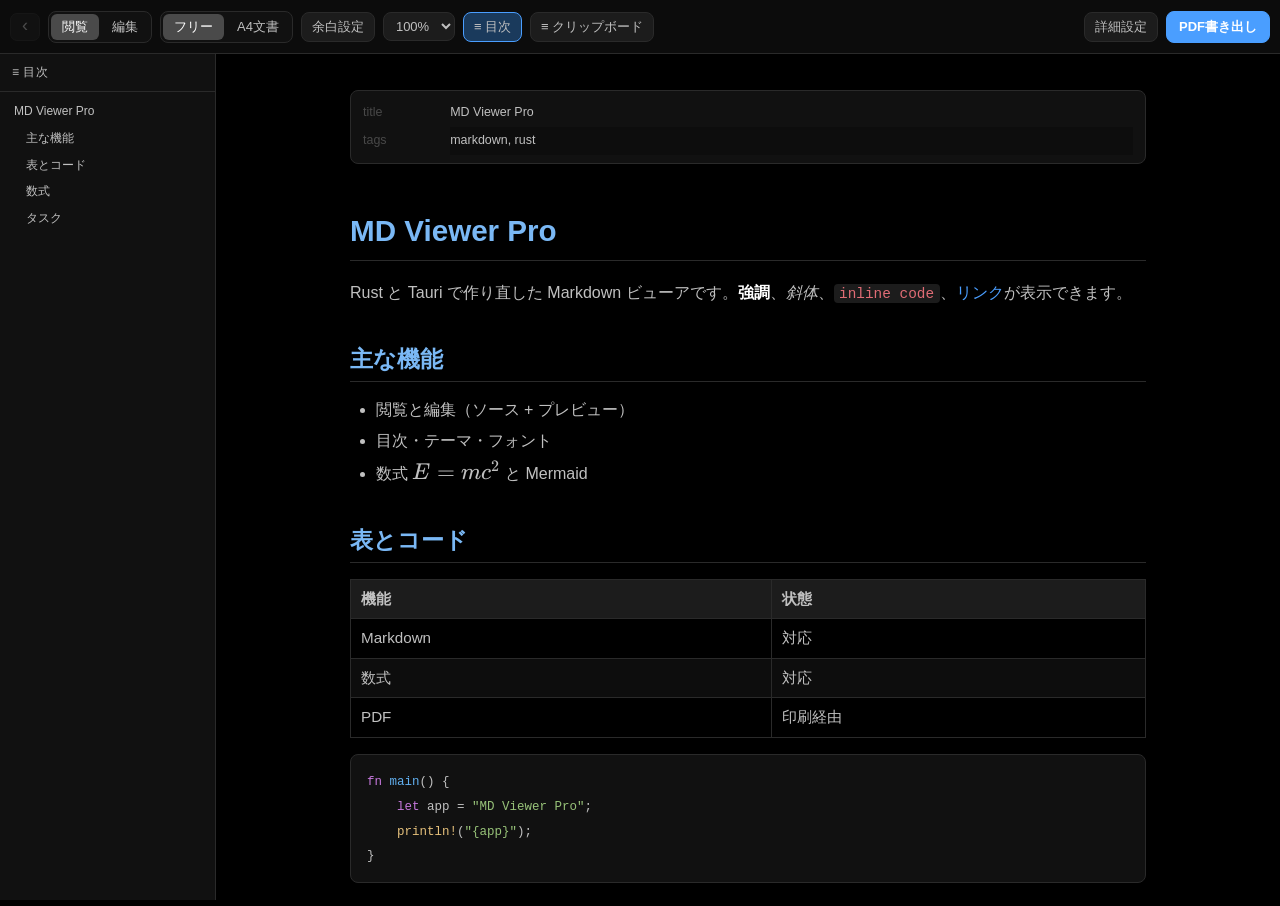
==== ui/index.html @ e5ab3d77 "v26.0.1: Rust/Tauri rewrite (pre-release) - mdv-core: comrak/ammonia based rendering, settings, them" ====
<!doctype html>
<html lang="ja">
<head>
  <meta charset="utf-8">
  <meta name="viewport" content="width=device-width, initial-scale=1">
  <title>MD Viewer Pro</title>
  <link rel="stylesheet" href="css/app.css">
  <link rel="stylesheet" href="assets/katex/katex.min.css" onerror="this.remove()">
</head>
<body data-mode="view" data-page="free">
<div id="app">
  <header id="main-toolbar" class="toolbar">
    <div class="tb-left">
      <button id="btn-back" class="icon-btn" title="戻る" data-i18n-title="back">‹</button>
      <div class="seg" id="mode-seg" role="tablist">
        <button data-mode="view" data-i18n="view" role="tab">閲覧</button>
        <button data-mode="edit" data-i18n="edit" role="tab">編集</button>
      </div>
      <div class="seg" id="page-seg">
        <button data-page="free" data-i18n="free">フリー</button>
        <button data-page="a4" data-i18n="a4">A4文書</button>
      </div>
      <button id="btn-margin" class="text-btn" data-i18n="margin">余白設定</button>
      <label class="scale-wrap" title="スケール">
        <select id="scale" data-i18n-title="scale">
          <option value="0">50%</option>
          <option value="1">75%</option>
          <option value="2">100%</option>
          <option value="3">125%</option>
          <option value="4">150%</option>
        </select>
      </label>
      <button id="btn-toc" class="text-btn toggled" data-i18n="toc_title">目次</button>
      <button id="btn-clip" class="text-btn" data-i18n="clip_title">クリップ</button>
    </div>
    <div class="tb-right">
      <button id="btn-settings" class="text-btn" data-i18n="settings">詳細設定</button>
      <button id="btn-pdf" class="primary" data-i18n="pdf_export">PDF書き出し</button>
    </div>
  </header>

  <div id="fmt-toolbar" class="fmt-toolbar" hidden>
    <div class="fmt-group">
      <button data-fmt="bold" title="太字 (Cmd+B)"><b>B</b></button>
      <button data-fmt="italic" title="斜体 (Cmd+I)"><i>I</i></button>
      <button data-fmt="strike" title="打ち消し">~~</button>
      <button data-fmt="code" title="コード" data-i18n="fmt_code">コード</button>
    </div>
    <span class="fmt-sep"></span>
    <div class="fmt-group">
      <button data-fmt="h1">H1</button>
      <button data-fmt="h2">H2</button>
      <button data-fmt="h3">H3</button>
      <button data-fmt="body" data-i18n="fmt_body">本文</button>
    </div>
    <span class="fmt-sep"></span>
    <div class="fmt-group">
      <button data-fmt="list" data-i18n="fmt_list">リスト</button>
      <button data-fmt="num" data-i18n="fmt_num">番号</button>
      <button data-fmt="check" data-i18n="fmt_check">チェック</button>
      <button data-fmt="quote" data-i18n="fmt_quote">引用</button>
      <button data-fmt="hr" data-i18n="fmt_hr">水平線</button>
    </div>
    <span class="fmt-sep"></span>
    <div class="fmt-group">
      <button data-fmt="link" data-i18n="fmt_link">リンク</button>
      <button data-fmt="image" data-i18n="fmt_img">画像</button>
      <button data-fmt="table" data-i18n="fmt_table">テーブル</button>
    </div>
  </div>

  <main id="workspace">
    <aside id="toc-panel" class="side-panel">
      <div class="panel-head" data-i18n="toc_title">目次</div>
      <div id="toc-list" class="toc-list"></div>
    </aside>

    <section id="editor-pane" class="pane" hidden>
      <div class="editor-wrap">
        <div id="gutter" class="gutter" aria-hidden="true"></div>
        <textarea id="editor" spellcheck="false" autocomplete="off" autocapitalize="off"></textarea>
      </div>
    </section>

    <section id="preview-pane" class="pane">
      <div id="doc-scroll" class="doc-scroll">
        <article id="doc" class="markdown-body"></article>
      </div>
    </section>

    <aside id="clip-panel" class="side-panel clip-panel" hidden>
      <div class="panel-head">
        <span data-i18n="clip_title">クリップ</span>
        <button id="clip-add" class="mini-btn" data-i18n="clip_add">＋追加</button>
      </div>
      <div id="clip-list" class="clip-list"></div>
    </aside>
  </main>

  <div id="drop-overlay" class="drop-overlay" hidden>
    <div class="drop-box">ここにファイルをドロップ</div>
  </div>

  <dialog id="settings-dialog" class="modal">
    <form method="dialog" class="modal-body">
      <h2 data-i18n="settings_title">詳細設定</h2>
      <div class="field">
        <label for="set-lang" data-i18n="lang_label">言語</label>
        <select id="set-lang">
          <option value="ja">日本語</option>
          <option value="en">English</option>
          <option value="de">Deutsch</option>
          <option value="fr">Français</option>
          <option value="zh">简体中文</option>
        </select>
      </div>
      <div class="field">
        <label for="set-theme" data-i18n="theme_label">テーマ</label>
        <select id="set-theme">
          <option value="dark" data-i18n="dark">ダークモード</option>
          <option value="light" data-i18n="light">ライトモード</option>
          <option value="system">システム</option>
        </select>
      </div>
      <div class="field">
        <label data-i18n="theme_color_label">テーマ色</label>
        <div id="accent-swatches" class="swatches"></div>
      </div>
      <div class="field">
        <label for="set-font" data-i18n="font_label">フォント</label>
        <select id="set-font"></select>
      </div>
      <div class="field">
        <label for="set-fontsize">文字サイズ</label>
        <input id="set-fontsize" type="range" min="12" max="28" step="1">
        <span id="set-fontsize-val"></span>
      </div>
      <div class="field">
        <label for="set-bold" data-i18n="bold_label">テキスト太字強調</label>
        <input id="set-bold" type="checkbox">
      </div>
      <div class="field column">
        <label for="set-hardbreaks" data-i18n="hard_breaks_cb">改行をそのまま改行として表示する</label>
        <input id="set-hardbreaks" type="checkbox">
        <p class="hint" data-i18n="hard_breaks_hint"></p>
      </div>
      <div class="field">
        <label data-i18n="plugin_label">プラグインテーマ</label>
        <button id="btn-theme-dir" type="button" class="text-btn" data-i18n="plugin_dir_btn">テーマフォルダを開く</button>
      </div>
      <div class="field">
        <label data-i18n="font_add">フォント追加</label>
        <button id="btn-font-add" type="button" class="text-btn">TTF / OTF を追加</button>
      </div>
      <div class="modal-actions">
        <button value="cancel" class="text-btn" data-i18n="cancel">キャンセル</button>
        <button value="ok" class="primary" data-i18n="ok">OK</button>
      </div>
    </form>
  </dialog>

  <dialog id="margin-dialog" class="modal">
    <form method="dialog" class="modal-body">
      <h2 data-i18n="margin_title">A4余白設定 (mm)</h2>
      <div class="margin-grid">
        <label>上 <input id="m-top" type="number" min="0" max="80" step="1"></label>
        <label>右 <input id="m-right" type="number" min="0" max="80" step="1"></label>
        <label>下 <input id="m-bottom" type="number" min="0" max="80" step="1"></label>
        <label>左 <input id="m-left" type="number" min="0" max="80" step="1"></label>
      </div>
      <div class="modal-actions">
        <button value="cancel" class="text-btn" data-i18n="cancel">キャンセル</button>
        <button value="ok" class="primary" data-i18n="ok">OK</button>
      </div>
    </form>
  </dialog>

  <div id="toast" class="toast" hidden></div>
</div>
<script src="assets/katex/katex.min.js"></script>
<script src="assets/katex/auto-render.min.js"></script>
<script src="assets/hljs/highlight.min.js"></script>
<script src="assets/mermaid/mermaid.min.js"></script>
<script type="module" src="js/app.js"></script>
</body>
</html>
---- ui/css/app.css ----
/* MD Viewer Pro — UI stylesheet (v26.0.1)
   Colors are injected at runtime as CSS variables from the Rust palette. */

:root {
  --bg: #000;
  --bg2: #111;
  --bg3: #1c1c1c;
  --border: #2a2a2a;
  --text: #c0c0c0;
  --text-dim: #484848;
  --accent: #4a9eff;
  --heading: #7ab8f5;
  --toolbar: #0c0c0c;
  --btn: #1c1c1c;
  --btn-hover: #2e2e2e;
  --btn-active-bg: #4a4a4a;
  --btn-active-fg: #fff;
  --select: #1a3a5c;
  --code-fg: #e06c75;
  --row-even: #0d0d0d;
  --sep: #2a2a2a;
  --radius: 8px;
  --toolbar-h: 54px;
  --fmt-h: 44px;
  --ui-font: -apple-system, BlinkMacSystemFont, "Hiragino Sans", "Yu Gothic UI", sans-serif;
  --doc-font: "Helvetica Neue", "Hiragino Sans", "Yu Gothic UI", sans-serif;
  --mono: "SF Mono", ui-monospace, Menlo, Consolas, monospace;
  --doc-size: 16px;
  --page-margin: 20mm;
}

* { box-sizing: border-box; }

html, body {
  margin: 0;
  height: 100%;
  overflow: hidden;
  background: var(--bg);
  color: var(--text);
  font-family: var(--ui-font);
  font-size: 13px;
  -webkit-font-smoothing: antialiased;
}

button, select, input, textarea { font-family: inherit; font-size: inherit; color: inherit; }

#app { display: flex; flex-direction: column; height: 100%; }

/* ── Toolbars ─────────────────────────────────────────── */

.toolbar {
  height: var(--toolbar-h);
  flex: 0 0 auto;
  display: flex;
  align-items: center;
  justify-content: space-between;
  gap: 8px;
  padding: 0 10px;
  background: var(--toolbar);
  border-bottom: 1px solid var(--border);
  user-select: none;
}

.tb-left, .tb-right { display: flex; align-items: center; gap: 8px; min-width: 0; }

.icon-btn {
  width: 30px; height: 28px;
  border: 1px solid var(--border);
  background: var(--btn);
  border-radius: 7px;
  font-size: 18px; line-height: 1;
  cursor: pointer;
  padding: 0 0 3px;
}
.icon-btn:hover:not(:disabled) { background: var(--btn-hover); }
.icon-btn:disabled { opacity: .35; cursor: default; }

.seg {
  display: inline-flex;
  background: var(--bg2);
  border: 1px solid var(--border);
  border-radius: var(--radius);
  padding: 2px;
  gap: 2px;
}
.seg button {
  border: 0; background: transparent;
  color: var(--text);
  padding: 4px 11px;
  border-radius: 6px;
  cursor: pointer;
  white-space: nowrap;
}
.seg button:hover { background: var(--btn-hover); }
.seg button.active { background: var(--btn-active-bg); color: var(--btn-active-fg); }

.text-btn {
  border: 1px solid var(--border);
  background: var(--btn);
  border-radius: var(--radius);
  padding: 5px 10px;
  cursor: pointer;
  white-space: nowrap;
}
.text-btn:hover:not(:disabled) { background: var(--btn-hover); }
.text-btn:disabled { opacity: .35; cursor: default; }
.text-btn.toggled { background: var(--select); border-color: var(--accent); }

.primary {
  border: 1px solid var(--accent);
  background: var(--accent);
  color: #fff;
  border-radius: var(--radius);
  padding: 6px 12px;
  cursor: pointer;
  font-weight: 600;
  white-space: nowrap;
}
.primary:hover { filter: brightness(1.1); }
.primary:disabled { opacity: .4; cursor: default; }

.scale-wrap select, .modal select {
  background: var(--btn);
  border: 1px solid var(--border);
  border-radius: var(--radius);
  padding: 5px 8px;
  cursor: pointer;
}

.fmt-toolbar {
  height: var(--fmt-h);
  flex: 0 0 auto;
  display: flex;
  align-items: center;
  gap: 6px;
  padding: 0 12px;
  background: var(--bg2);
  border-bottom: 1px solid var(--border);
  overflow-x: auto;
  user-select: none;
}
.fmt-toolbar[hidden] { display: none; }
.fmt-group { display: flex; gap: 3px; }
.fmt-group button {
  min-width: 30px; height: 28px;
  padding: 0 8px;
  border: 1px solid transparent;
  background: transparent;
  border-radius: 6px;
  cursor: pointer;
  white-space: nowrap;
}
.fmt-group button:hover { background: var(--btn-hover); border-color: var(--border); }
.fmt-sep { width: 1px; height: 20px; background: var(--sep); margin: 0 4px; }

/* ── Workspace ────────────────────────────────────────── */

#workspace {
  flex: 1 1 auto;
  display: flex;
  min-height: 0;
  overflow: hidden;
}

.pane { flex: 1 1 0; min-width: 0; display: flex; flex-direction: column; }
.pane[hidden] { display: none; }

.doc-scroll { flex: 1; overflow: auto; scroll-behavior: auto; }

#doc {
  max-width: 900px;
  margin: 0 auto;
  padding: 36px 52px 120px;
  font-family: var(--doc-font);
  font-size: var(--doc-size);
  line-height: 1.75;
  color: var(--text);
  word-wrap: break-word;
}

body[data-page="a4"] #doc {
  width: 210mm;
  min-height: 297mm;
  padding: var(--page-margin);
  margin: 24px auto 48px;
  background: var(--bg2);
  box-shadow: 0 6px 28px rgba(0, 0, 0, .45);
  line-height: 1.9;
}

/* ── Side panels ──────────────────────────────────────── */

.side-panel {
  flex: 0 0 216px;
  display: flex;
  flex-direction: column;
  background: var(--bg2);
  border-right: 1px solid var(--border);
  min-height: 0;
}
.side-panel[hidden] { display: none; }
.clip-panel { border-right: 0; border-left: 1px solid var(--border); flex-basis: 248px; }

.panel-head {
  display: flex; align-items: center; justify-content: space-between;
  padding: 10px 12px;
  font-size: 12px;
  letter-spacing: .04em;
  color: var(--text);
  border-bottom: 1px solid var(--border);
  user-select: none;
}
.panel-head .mini-btn {
  border: 1px solid var(--border); background: var(--btn);
  border-radius: 6px; padding: 2px 8px; cursor: pointer; font-size: 11px;
}
.panel-head .mini-btn:hover { background: var(--btn-hover); }

.toc-list { overflow: auto; padding: 6px; }
.toc-item {
  display: block; width: 100%; text-align: left;
  padding: 5px 8px; border: 0; background: transparent;
  color: var(--text); border-radius: 6px; cursor: pointer;
  font-size: 12px; line-height: 1.4;
  overflow: hidden; text-overflow: ellipsis; white-space: nowrap;
}
.toc-item:hover { background: var(--btn-hover); }
.toc-item.active { background: var(--select); color: var(--btn-active-fg); }
.toc-item[data-level="2"] { padding-left: 20px; }
.toc-item[data-level="3"] { padding-left: 32px; font-size: 11.5px; color: var(--text-dim); }
.toc-item[data-level="4"], .toc-item[data-level="5"], .toc-item[data-level="6"] { padding-left: 44px; font-size: 11px; color: var(--text-dim); }

.clip-list { overflow: auto; padding: 8px; display: flex; flex-direction: column; gap: 6px; }
.clip-card {
  position: relative;
  border: 1px solid var(--border);
  background: var(--bg3);
  border-radius: 8px;
  padding: 8px 26px 8px 10px;
  cursor: pointer;
  font-size: 12px;
  line-height: 1.5;
  max-height: 120px;
  overflow: hidden;
}
.clip-card:hover { border-color: var(--accent); }
.clip-card .del {
  position: absolute; right: 4px; bottom: 4px;
  width: 18px; height: 18px; border: 0; border-radius: 4px;
  background: transparent; color: var(--text-dim);
  cursor: pointer; font-size: 12px; line-height: 1;
}
.clip-card .del:hover { background: var(--btn-hover); color: var(--text); }
.clip-empty { color: var(--text-dim); font-size: 12px; padding: 12px; text-align: center; }

/* ── Editor ───────────────────────────────────────────── */

#editor-pane { border-right: 1px solid var(--border); background: var(--bg); }
.editor-wrap { display: flex; flex: 1; min-height: 0; position: relative; }

.gutter {
  flex: 0 0 52px;
  padding: 20px 8px 20px 0;
  text-align: right;
  color: var(--text-dim);
  font-family: var(--mono);
  font-size: 12px;
  line-height: 1.75;
  overflow: hidden;
  user-select: none;
  background: var(--bg);
  border-right: 1px solid var(--border);
}

#editor {
  flex: 1;
  min-width: 0;
  resize: none;
  border: 0;
  outline: 0;
  padding: 20px 18px;
  background: var(--bg);
  color: var(--text);
  font-family: var(--mono);
  font-size: 13.5px;
  line-height: 1.75;
  tab-size: 4;
  white-space: pre-wrap;
  overflow: auto;
}

/* ── Markdown body ────────────────────────────────────── */

.markdown-body > *:first-child { margin-top: 0; }
.markdown-body h1, .markdown-body h2, .markdown-body h3,
.markdown-body h4, .markdown-body h5, .markdown-body h6 {
  color: var(--heading);
  line-height: 1.35;
  margin: 1.6em 0 .6em;
  scroll-margin-top: 16px;
}
.markdown-body h1 { font-size: 1.85em; border-bottom: 1px solid var(--border); padding-bottom: .3em; }
.markdown-body h2 { font-size: 1.45em; border-bottom: 1px solid var(--border); padding-bottom: .25em; }
.markdown-body h3 { font-size: 1.2em; }
.markdown-body h4 { font-size: 1.05em; }
.markdown-body h5, .markdown-body h6 { font-size: 1em; color: var(--text); }
.markdown-body p { margin: .7em 0; }
.markdown-body a { color: var(--accent); text-decoration: none; }
.markdown-body a:hover { text-decoration: underline; }
.markdown-body strong { color: #fff; }
body[data-theme="light"] .markdown-body strong { color: #000; }
.markdown-body ul, .markdown-body ol { padding-left: 1.6em; margin: .6em 0; }
.markdown-body li { margin: .2em 0; }
.markdown-body li > input[type="checkbox"] { margin-right: .45em; transform: translateY(1px); }
.markdown-body blockquote {
  margin: .9em 0; padding: .35em 1em;
  border-left: 3px solid var(--accent);
  background: var(--bg2);
  color: var(--text);
  border-radius: 0 6px 6px 0;
}
.markdown-body hr { border: 0; border-top: 1px solid var(--border); margin: 2em 0; }
.markdown-body code {
  font-family: var(--mono);
  font-size: .9em;
  background: var(--bg3);
  color: var(--code-fg);
  padding: .12em .38em;
  border-radius: 4px;
}
.markdown-body pre {
  position: relative;
  background: var(--bg2);
  border: 1px solid var(--border);
  border-radius: 8px;
  padding: 14px 16px;
  overflow: auto;
  line-height: 1.55;
  margin: 1em 0;
}
.markdown-body pre code {
  background: transparent; color: var(--text); padding: 0; font-size: 12.5px;
}
.markdown-body pre .copy-btn {
  position: absolute; top: 6px; right: 6px;
  border: 1px solid var(--border);
  background: var(--btn);
  color: var(--text-dim);
  border-radius: 5px; padding: 2px 7px; font-size: 11px;
  cursor: pointer; opacity: 0; transition: opacity .12s;
}
.markdown-body pre:hover .copy-btn { opacity: 1; }
.markdown-body pre .copy-btn:hover { background: var(--btn-hover); color: var(--text); }

.markdown-body table {
  border-collapse: collapse; margin: 1em 0; width: 100%; font-size: .95em;
}
.markdown-body th, .markdown-body td {
  border: 1px solid var(--border); padding: 6px 10px; text-align: left; vertical-align: top;
}
.markdown-body th { background: var(--bg3); font-weight: 600; }
.markdown-body tr:nth-child(even) td { background: var(--row-even); }
.markdown-body img { max-width: 100%; height: auto; border-radius: 4px; }
.markdown-body .front-matter {
  background: var(--bg2); border: 1px solid var(--border);
  border-radius: 8px; padding: 8px 12px; margin-bottom: 1.4em; font-size: .82em;
}
.markdown-body .front-matter table { margin: 0; }
.markdown-body .front-matter th {
  background: transparent; color: var(--text-dim); border: 0; width: 7em;
  font-weight: 500; padding: 3px 8px 3px 0;
}
.markdown-body .front-matter td { border: 0; padding: 3px 0; color: var(--text); }
.markdown-body .footnotes { font-size: .85em; color: var(--text-dim); border-top: 1px solid var(--border); margin-top: 2.5em; }
.markdown-body .mermaid { background: transparent; border: 0; text-align: center; padding: 8px 0; }
.markdown-body .mermaid svg { max-width: 100%; height: auto; }
.markdown-body .katex-display { overflow-x: auto; overflow-y: hidden; padding: 4px 0; }

/* highlight.js base tokens (theme-aware) */
.hljs-comment, .hljs-quote { color: #6a737d; font-style: italic; }
.hljs-keyword, .hljs-selector-tag, .hljs-literal { color: #c678dd; }
.hljs-string, .hljs-attr, .hljs-template-tag { color: #98c379; }
.hljs-number, .hljs-symbol, .hljs-bullet { color: #d19a66; }
.hljs-title, .hljs-section, .hljs-name { color: #61afef; }
.hljs-type, .hljs-built_in { color: #e5c07b; }
.hljs-meta, .hljs-deletion { color: #e06c75; }
.hljs-addition { color: #98c379; }
body[data-theme="light"] .hljs-comment { color: #6a737d; }
body[data-theme="light"] .hljs-keyword { color: #a626a4; }
body[data-theme="light"] .hljs-string { color: #50a14f; }
body[data-theme="light"] .hljs-title { color: #4078f2; }

/* ── Dialogs / toast ──────────────────────────────────── */

.modal {
  border: 1px solid var(--border);
  border-radius: 12px;
  padding: 0;
  background: var(--bg2);
  color: var(--text);
  width: min(520px, 92vw);
  box-shadow: 0 24px 64px rgba(0, 0, 0, .6);
}
.modal::backdrop { background: rgba(0, 0, 0, .55); backdrop-filter: blur(2px); }
.modal-body { padding: 20px 22px; display: flex; flex-direction: column; gap: 12px; }
.modal-body h2 { margin: 0 0 4px; font-size: 15px; color: var(--heading); }
.field { display: grid; grid-template-columns: 150px 1fr; align-items: center; gap: 10px; }
.field.column { grid-template-columns: 1fr; gap: 4px; }
.field label { color: var(--text); }
.field .hint { margin: 2px 0 0; color: var(--text-dim); font-size: 11.5px; white-space: pre-line; }
.field input[type="range"] { width: 100%; accent-color: var(--accent); }
.field input[type="checkbox"] { width: 16px; height: 16px; accent-color: var(--accent); }
.margin-grid { display: grid; grid-template-columns: 1fr 1fr; gap: 10px; }
.margin-grid label { display: flex; justify-content: space-between; align-items: center; gap: 8px; }
.margin-grid input { width: 90px; background: var(--btn); border: 1px solid var(--border); border-radius: 6px; padding: 5px 8px; }
.modal-actions { display: flex; justify-content: flex-end; gap: 8px; margin-top: 8px; }

.swatches { display: flex; gap: 8px; flex-wrap: wrap; }
.swatch {
  width: 24px; height: 24px; border-radius: 50%;
  border: 2px solid transparent; cursor: pointer; padding: 0;
}
.swatch[aria-pressed="true"] { border-color: var(--text); }
.swatch.default { background: linear-gradient(135deg, var(--accent), var(--bg3)); }

.toast {
  position: fixed; left: 50%; bottom: 24px; transform: translateX(-50%);
  background: var(--bg3); border: 1px solid var(--border);
  border-radius: 8px; padding: 8px 14px; font-size: 12px;
  box-shadow: 0 8px 24px rgba(0, 0, 0, .5); z-index: 50;
}

.drop-overlay {
  position: fixed; inset: 0; z-index: 60;
  background: rgba(0, 0, 0, .55);
  display: flex; align-items: center; justify-content: center;
}
.drop-overlay[hidden] { display: none; }
.drop-box {
  border: 2px dashed var(--accent); border-radius: 14px;
  padding: 40px 60px; font-size: 16px; color: var(--text);
  background: var(--bg2);
}

/* ── Print ────────────────────────────────────────────── */

@page { size: A4; margin: var(--page-margin); }

@media print {
  html, body { background: #fff !important; color: #111 !important; height: auto; overflow: visible; }
  #main-toolbar, #fmt-toolbar, #toc-panel, #clip-panel, #editor-pane,
  .drop-overlay, .toast, .copy-btn { display: none !important; }
  #app, #workspace, #preview-pane, .doc-scroll { display: block !important; height: auto !important; overflow: visible !important; }
  #doc {
    max-width: none; width: auto; margin: 0; padding: 0;
    background: #fff !important; color: #111 !important;
    box-shadow: none !important; font-size: 11pt;
  }
  body[data-page="a4"] #doc { width: auto; min-height: 0; padding: 0; }
  .markdown-body h1, .markdown-body h2, .markdown-body h3 { color: #111 !important; }
  .markdown-body pre, .markdown-body blockquote, .markdown-body th,
  .markdown-body .front-matter { background: #f6f6f6 !important; }
  .markdown-body pre, .markdown-body table, .markdown-body blockquote,
  .markdown-body img, .markdown-body .mermaid { break-inside: avoid; }
  .markdown-body h1, .markdown-body h2, .markdown-body h3 { break-after: avoid; }
  .markdown-body a { color: #1a5fa0 !important; }
}

/* ── Welcome / misc ───────────────────────────────────── */
.welcome { padding: 40px 0; color: var(--text-dim); }
.welcome h1 { color: var(--heading); font-size: 1.9em; margin-bottom: .4em; }
body.bold-mode .markdown-body { font-weight: 600; }
@media (max-width: 860px) {
  #doc { padding: 24px 22px 80px; }
  .side-panel { flex-basis: 180px; }
}

body[data-mode="edit"] #editor-pane { flex: 0 0 44%; }
body[data-mode="edit"] #preview-pane { flex: 1 1 56%; }
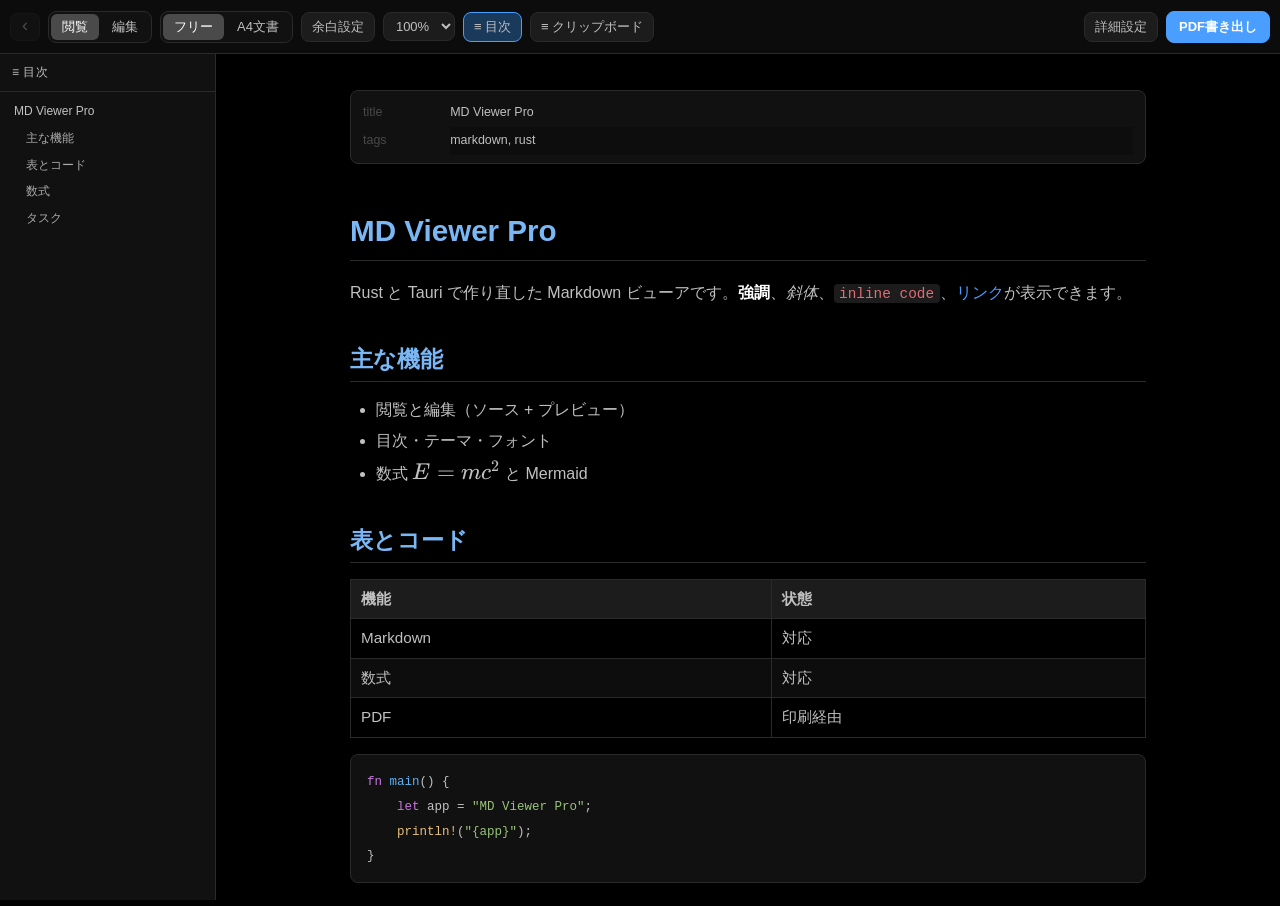
==== commit e53bbebc: "v26.1.0: complete feature set and UI inspection - PDF direct export: A4 portrait/landscape, margins," ====
--- a/ui/index.html
+++ b/ui/index.html
@@ -5,7 +5,7 @@
   <meta name="viewport" content="width=device-width, initial-scale=1">
   <title>MD Viewer Pro</title>
   <link rel="stylesheet" href="css/app.css">
-  <link rel="stylesheet" href="assets/katex/katex.min.css" onerror="this.remove()">
+  <link rel="stylesheet" href="assets/katex/katex.min.css">
 </head>
 <body data-mode="view" data-page="free">
 <div id="app">
@@ -83,6 +83,12 @@
     </section>
 
     <section id="preview-pane" class="pane">
+      <div id="find-bar" class="find-bar" hidden>
+        <input id="find-input" type="search" placeholder="検索" autocomplete="off">
+        <span id="find-count" class="find-count"></span>
+        <button id="find-next" class="mini-btn" title="次へ">↓</button>
+        <button id="find-close" class="mini-btn" title="閉じる">×</button>
+      </div>
       <div id="doc-scroll" class="doc-scroll">
         <article id="doc" class="markdown-body"></article>
       </div>
@@ -100,6 +106,60 @@
   <div id="drop-overlay" class="drop-overlay" hidden>
     <div class="drop-box">ここにファイルをドロップ</div>
   </div>
+
+  <dialog id="startup-dialog" class="modal startup">
+    <div class="modal-body">
+      <h2 data-i18n="startup_title">MD Viewer Pro</h2>
+      <p class="startup-hint" data-i18n="startup_hint">Markdown ファイルを開くか、新規作成してください。</p>
+      <button id="startup-open" class="startup-btn" data-i18n="startup_open">ファイルを開く</button>
+      <button id="startup-new" class="startup-btn" data-i18n="startup_new">新規作成</button>
+      <div class="startup-lang">
+        <label for="startup-lang" data-i18n="startup_language">Language</label>
+        <select id="startup-lang">
+          <option value="ja">日本語</option>
+          <option value="en">English</option>
+          <option value="de">Deutsch</option>
+          <option value="fr">Français</option>
+          <option value="zh">简体中文</option>
+        </select>
+      </div>
+      <button id="startup-guide" class="startup-btn" data-i18n="startup_guide">説明を開く</button>
+    </div>
+  </dialog>
+
+  <dialog id="pdf-dialog" class="modal">
+    <form method="dialog" class="modal-body">
+      <h2 data-i18n="pdf_settings_title">PDF書き出し設定</h2>
+      <div class="field">
+        <label data-i18n="pdf_orientation">方向</label>
+        <select id="pdf-orientation">
+          <option value="portrait" data-i18n="pdf_portrait">縦向き</option>
+          <option value="landscape" data-i18n="pdf_landscape">横向き</option>
+        </select>
+      </div>
+      <div class="field column">
+        <label data-i18n="margin_title">余白 (mm)</label>
+        <div class="margin-grid">
+          <label>上 <input id="pdf-m-top" type="number" min="0" max="60" step="1"></label>
+          <label>右 <input id="pdf-m-right" type="number" min="0" max="60" step="1"></label>
+          <label>下 <input id="pdf-m-bottom" type="number" min="0" max="60" step="1"></label>
+          <label>左 <input id="pdf-m-left" type="number" min="0" max="60" step="1"></label>
+        </div>
+      </div>
+      <div class="field">
+        <label data-i18n="pdf_embed_images_label">画像を含める</label>
+        <input id="pdf-images" type="checkbox">
+      </div>
+      <div class="field">
+        <label data-i18n="pdf_style_mode">スタイル</label>
+        <select id="pdf-style"></select>
+      </div>
+      <div class="modal-actions">
+        <button value="cancel" class="text-btn" data-i18n="cancel">キャンセル</button>
+        <button value="ok" class="primary" data-i18n="ok">OK</button>
+      </div>
+    </form>
+  </dialog>
 
   <dialog id="settings-dialog" class="modal">
     <form method="dialog" class="modal-body">
@@ -132,14 +192,16 @@
       </div>
       <div class="field">
         <label for="set-fontsize">文字サイズ</label>
-        <input id="set-fontsize" type="range" min="12" max="28" step="1">
-        <span id="set-fontsize-val"></span>
-      </div>
-      <div class="field">
+        <div class="range-wrap">
+          <input id="set-fontsize" type="range" min="12" max="28" step="1">
+          <span id="set-fontsize-val"></span>
+        </div>
+      </div>
+      <div class="field inline">
         <label for="set-bold" data-i18n="bold_label">テキスト太字強調</label>
         <input id="set-bold" type="checkbox">
       </div>
-      <div class="field column">
+      <div class="field column inline">
         <label for="set-hardbreaks" data-i18n="hard_breaks_cb">改行をそのまま改行として表示する</label>
         <input id="set-hardbreaks" type="checkbox">
         <p class="hint" data-i18n="hard_breaks_hint"></p>
@@ -150,7 +212,10 @@
       </div>
       <div class="field">
         <label data-i18n="font_add">フォント追加</label>
-        <button id="btn-font-add" type="button" class="text-btn">TTF / OTF を追加</button>
+        <div class="btn-row">
+          <button id="btn-font-add" type="button" class="text-btn">TTF / OTF を追加</button>
+          <button id="btn-font-remove" type="button" class="text-btn" data-i18n="font_remove">削除</button>
+        </div>
       </div>
       <div class="modal-actions">
         <button value="cancel" class="text-btn" data-i18n="cancel">キャンセル</button>
--- a/ui/css/app.css
+++ b/ui/css/app.css
@@ -264,7 +264,7 @@
   text-align: right;
   color: var(--text-dim);
   font-family: var(--mono);
-  font-size: 12px;
+  font-size: 13.5px;
   line-height: 1.75;
   overflow: hidden;
   user-select: none;
@@ -477,3 +477,123 @@
 
 body[data-mode="edit"] #editor-pane { flex: 0 0 44%; }
 body[data-mode="edit"] #preview-pane { flex: 1 1 56%; }
+
+/* ── Find bar ─────────────────────────────────────────── */
+#preview-pane { position: relative; }
+.find-bar {
+  position: absolute; top: 8px; right: 16px; z-index: 20;
+  display: flex; align-items: center; gap: 6px;
+  background: var(--bg2); border: 1px solid var(--border);
+  border-radius: 8px; padding: 5px 8px; box-shadow: 0 6px 20px rgba(0,0,0,.45);
+}
+.find-bar[hidden] { display: none; }
+.find-bar input {
+  width: 180px; background: var(--bg3); border: 1px solid var(--border);
+  border-radius: 6px; padding: 4px 8px; outline: none;
+}
+.find-bar input:focus { border-color: var(--accent); }
+.find-count { color: var(--text-dim); font-size: 11px; min-width: 44px; text-align: right; }
+mark.find-hit { background: rgba(255, 200, 0, .35); color: inherit; border-radius: 2px; }
+mark.find-hit.active { background: var(--accent); color: #fff; }
+
+.find-bar .mini-btn {
+  height: 24px; min-width: 26px; padding: 0 6px;
+  border: 1px solid var(--border); background: var(--btn);
+  color: var(--text); border-radius: 5px; cursor: pointer; font-size: 12px;
+}
+.find-bar .mini-btn:hover { background: var(--btn-hover); }
+
+/* ── Startup dialog ───────────────────────────────────── */
+.modal.startup { width: min(420px, 92vw); }
+.startup .modal-body { padding: 28px 32px; gap: 14px; }
+.startup h2 { text-align: center; font-size: 22px; margin: 0; color: var(--heading); }
+.startup-hint { text-align: center; color: var(--text-dim); margin: 0 0 6px; }
+.startup-btn {
+  height: 44px; border: 1px solid var(--border); background: var(--btn);
+  color: var(--text); border-radius: 10px; cursor: pointer; font-size: 14px;
+}
+.startup-btn:hover { background: var(--btn-hover); }
+.startup-btn.primary { background: var(--accent); border-color: var(--accent); color: #fff; }
+.startup-lang { display: flex; align-items: center; justify-content: space-between; gap: 10px; }
+.startup-lang select {
+  flex: 1; background: var(--btn); border: 1px solid var(--border);
+  border-radius: 8px; padding: 6px 8px;
+}
+
+/* TOC readability */
+.toc-item[data-level="2"] { color: var(--text); opacity: .88; }
+.toc-item[data-level="3"], .toc-item[data-level="4"] { color: var(--text); opacity: .62; }
+.toc-item.active { background: var(--select); color: var(--btn-active-fg); opacity: 1; }
+
+/* Light theme: paper-like document */
+body[data-theme="light"] #doc {
+  background: var(--bg2);
+  border: 1px solid var(--border);
+  border-radius: 4px;
+  box-shadow: 0 2px 14px rgba(0,0,0,.08);
+}
+
+/* Gutter active line */
+.gutter .ln { display: block; height: 23.625px; }
+.gutter .ln.cur { color: var(--accent); font-weight: 600; }
+
+/* Responsive toolbar */
+@media (max-width: 1080px) {
+  .tb-left { gap: 6px; }
+  .text-btn { padding: 5px 8px; }
+  .seg button { padding: 4px 8px; }
+}
+@media (max-width: 900px) {
+  #btn-margin, #btn-clip { display: none; }
+  .scale-wrap { display: none; }
+  .toolbar { padding: 0 6px; }
+}
+@media (max-width: 720px) {
+  #btn-toc { display: none; }
+  .tb-right .text-btn { display: none; }
+  .fmt-group button { min-width: 26px; padding: 0 5px; font-size: 11px; }
+}
+
+/* ── PDF export mode (A4 slices) ──────────────────────── */
+body.pdf-export, body.pdf-export #app, body.pdf-export #workspace,
+body.pdf-export #preview-pane, body.pdf-export #doc-scroll {
+  overflow: visible !important;
+  height: auto !important;
+}
+body.pdf-export { background: var(--bg2); }
+body.pdf-export #main-toolbar,
+body.pdf-export #fmt-toolbar,
+body.pdf-export #toc-panel,
+body.pdf-export #clip-panel,
+body.pdf-export #editor-pane,
+body.pdf-export .toast,
+body.pdf-export .drop-overlay,
+body.pdf-export .find-bar { display: none !important; }
+body.pdf-export #app,
+body.pdf-export #workspace,
+body.pdf-export #preview-pane,
+body.pdf-export #doc-scroll { display: block !important; height: auto !important; overflow: visible !important; }
+body.pdf-export #doc {
+  position: relative;
+  width: 794px;
+  max-width: none;
+  margin: 0;
+  padding: 75.6px; /* 20mm */
+  background: var(--bg2);
+  color: var(--text);
+  box-shadow: none;
+  border: 0;
+}
+body.pdf-export .pdf-spacer { width: 100%; }
+
+body.pdf-export.no-images img { display: none !important; }
+
+.field.inline { grid-template-columns: 1fr auto; }
+.field.inline.column { grid-template-columns: 1fr auto; }
+.field.inline.column .hint { grid-column: 1 / -1; }
+.range-wrap { display: flex; align-items: center; gap: 10px; }
+.range-wrap input[type="range"] { flex: 1; }
+.range-wrap span { min-width: 40px; text-align: right; color: var(--text-dim); }
+
+.btn-row { display: flex; gap: 8px; }
+.btn-row .text-btn { flex: 1; }
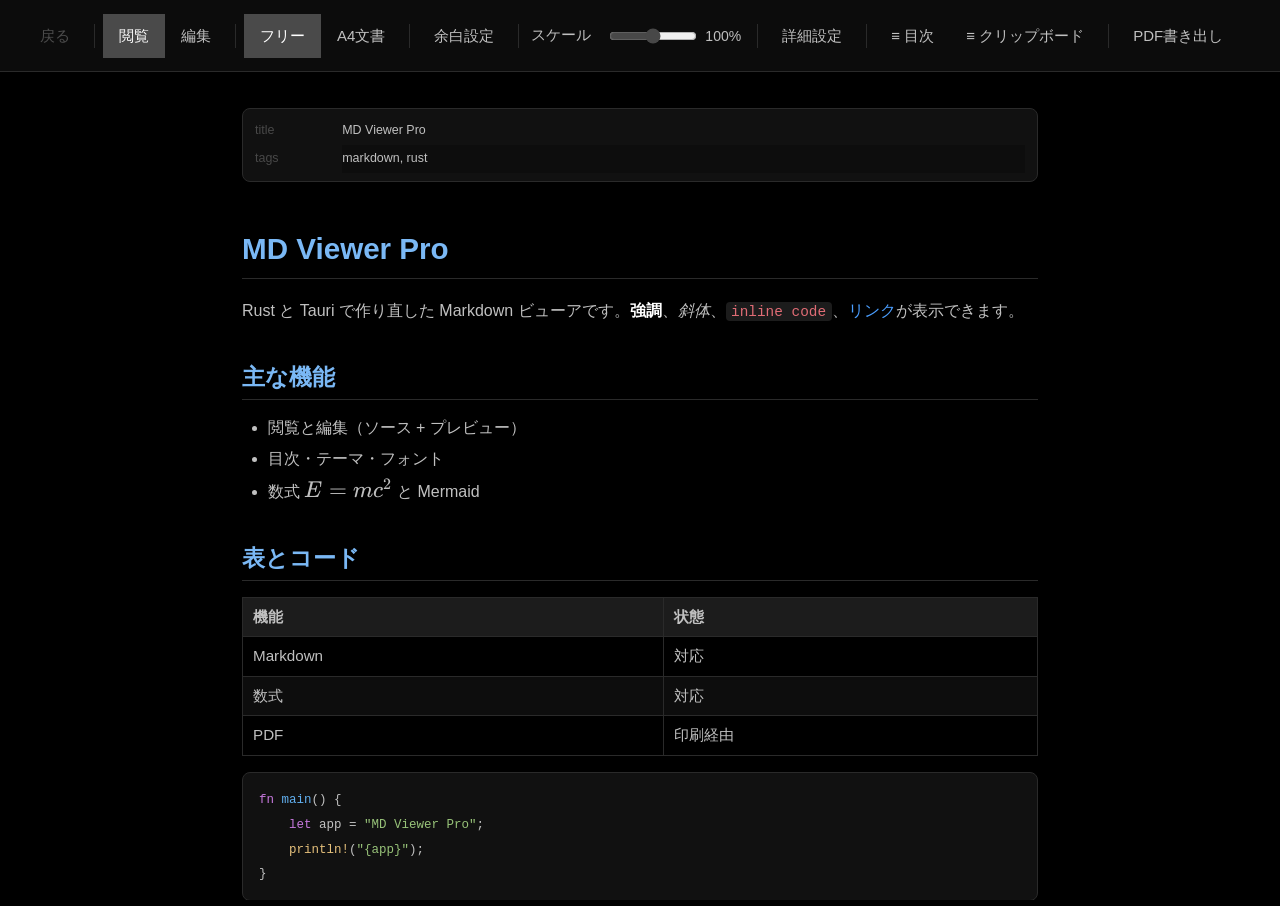
==== commit 0aae2d99: "v26.1.1: align UI with v1.5.3 design - flat 72px text toolbar with group separators and gray selecti" ====
--- a/ui/index.html
+++ b/ui/index.html
@@ -11,31 +11,30 @@
 <div id="app">
   <header id="main-toolbar" class="toolbar">
     <div class="tb-left">
-      <button id="btn-back" class="icon-btn" title="戻る" data-i18n-title="back">‹</button>
-      <div class="seg" id="mode-seg" role="tablist">
-        <button data-mode="view" data-i18n="view" role="tab">閲覧</button>
-        <button data-mode="edit" data-i18n="edit" role="tab">編集</button>
-      </div>
-      <div class="seg" id="page-seg">
-        <button data-page="free" data-i18n="free">フリー</button>
-        <button data-page="a4" data-i18n="a4">A4文書</button>
-      </div>
-      <button id="btn-margin" class="text-btn" data-i18n="margin">余白設定</button>
-      <label class="scale-wrap" title="スケール">
-        <select id="scale" data-i18n-title="scale">
-          <option value="0">50%</option>
-          <option value="1">75%</option>
-          <option value="2">100%</option>
-          <option value="3">125%</option>
-          <option value="4">150%</option>
-        </select>
-      </label>
-      <button id="btn-toc" class="text-btn toggled" data-i18n="toc_title">目次</button>
-      <button id="btn-clip" class="text-btn" data-i18n="clip_title">クリップ</button>
-    </div>
-    <div class="tb-right">
-      <button id="btn-settings" class="text-btn" data-i18n="settings">詳細設定</button>
-      <button id="btn-pdf" class="primary" data-i18n="pdf_export">PDF書き出し</button>
+      <button id="btn-back" class="flat-btn" title="戻る" data-i18n="back">戻る</button>
+      <span class="tb-sep"></span>
+      <div id="mode-seg" class="flat-group" role="tablist">
+        <button data-mode="view" class="flat-btn" data-i18n="view" role="tab">閲覧</button>
+        <button data-mode="edit" class="flat-btn" data-i18n="edit" role="tab">編集</button>
+      </div>
+      <span class="tb-sep"></span>
+      <div id="page-seg" class="flat-group">
+        <button data-page="free" class="flat-btn" data-i18n="free">フリー</button>
+        <button data-page="a4" class="flat-btn" data-i18n="a4">A4文書</button>
+      </div>
+      <span class="tb-sep"></span>
+      <button id="btn-margin" class="flat-btn" data-i18n="margin">余白設定</button>
+      <span class="tb-sep"></span>
+      <span class="scale-label" data-i18n="scale">スケール</span>
+      <input id="scale-range" class="scale-range" type="range" min="0" max="4" step="1" value="2">
+      <span id="scale-val" class="scale-val">100%</span>
+      <span class="tb-sep"></span>
+      <button id="btn-settings" class="flat-btn" data-i18n="settings">詳細設定</button>
+      <span class="tb-sep"></span>
+      <button id="btn-toc" class="flat-btn" data-i18n="toc_title">目次</button>
+      <button id="btn-clip" class="flat-btn" data-i18n="clip_title">クリップ</button>
+      <span class="tb-sep"></span>
+      <button id="btn-pdf" class="flat-btn" data-i18n="pdf_export">PDF書き出し</button>
     </div>
   </header>
 
--- a/ui/css/app.css
+++ b/ui/css/app.css
@@ -597,3 +597,106 @@
 
 .btn-row { display: flex; gap: 8px; }
 .btn-row .text-btn { flex: 1; }
+
+/* ══ v1.5.3 design alignment ══════════════════════════════ */
+.toolbar {
+  height: 72px;
+  padding: 0 24px;
+  gap: 0;
+  background: var(--toolbar);
+  border-bottom: 1px solid var(--border);
+}
+.tb-left { gap: 0; width: 100%; }
+.flat-group { display: flex; }
+.flat-btn {
+  background: transparent;
+  border: 0;
+  border-radius: 0;
+  color: var(--text);
+  font-size: 15px;
+  padding: 0 16px;
+  height: 44px;
+  line-height: 44px;
+  cursor: pointer;
+  white-space: nowrap;
+}
+.flat-btn:hover:not(:disabled) { background: var(--btn-hover); }
+.flat-btn.active { background: var(--btn-active-bg); color: var(--btn-active-fg); }
+.flat-btn.toggled { background: var(--select); }
+.flat-btn:disabled { opacity: .35; cursor: default; }
+.tb-sep {
+  flex: 0 0 auto;
+  width: 1px;
+  height: 24px;
+  background: var(--sep);
+  margin: 0 8px;
+}
+.scale-label { color: var(--text); font-size: 15px; margin: 0 10px 0 4px; white-space: nowrap; }
+.scale-range { width: 88px; accent-color: var(--text-dim); margin: 0 8px; }
+.scale-val { color: var(--text); font-size: 14px; min-width: 44px; }
+
+#fmt-toolbar {
+  height: 52px;
+  padding: 0 12px;
+  gap: 0;
+  background: var(--toolbar);
+  border-bottom: 1px solid var(--border);
+}
+#fmt-toolbar .fmt-group { gap: 0; }
+#fmt-toolbar .fmt-group button {
+  height: 52px;
+  padding: 0 16px;
+  border: 0;
+  border-radius: 0;
+  color: var(--text);
+  font-size: 14px;
+  min-width: 0;
+}
+#fmt-toolbar .fmt-group button:hover { background: var(--btn-hover); }
+.fmt-sep { height: 22px; background: var(--sep); margin: 0 6px; }
+
+/* editor: v1.5.3 は行番号なし・フラット */
+#gutter { display: none; }
+#editor { padding: 28px 32px; font-size: 14px; line-height: 1.7; }
+
+/* 目次・クリップは角丸なし */
+.side-panel { flex-basis: 200px; }
+.toc-item { border-radius: 0; padding: 6px 12px; font-size: 13px; }
+.toc-item.active { background: var(--btn-active-bg); color: var(--btn-active-fg); }
+.clip-card { border-radius: 0; }
+
+/* ライトテーマも紙面カードにしない */
+body[data-theme="light"] #doc {
+  background: transparent;
+  border: 0;
+  box-shadow: none;
+  border-radius: 0;
+}
+
+@media (max-width: 1100px) {
+  .toolbar { height: 58px; }
+  .flat-btn { height: 38px; line-height: 38px; font-size: 14px; padding: 0 10px; }
+  #fmt-toolbar { height: 44px; }
+  #fmt-toolbar .fmt-group button { height: 44px; padding: 0 10px; font-size: 12px; }
+  .scale-range { width: 64px; }
+}
+@media (max-width: 820px) {
+  .toolbar { height: 46px; padding: 0 8px; }
+  .flat-btn { height: 32px; line-height: 32px; font-size: 12px; padding: 0 8px; }
+  #fmt-toolbar { height: 36px; }
+  #fmt-toolbar .fmt-group button { height: 36px; font-size: 11px; }
+  .scale-label, .scale-range, .scale-val { display: none; }
+}
+
+/* 選択状態は v1.5.3 と同じニュートラルグレー */
+#mode-seg .flat-btn.active,
+#page-seg .flat-btn.active,
+.flat-btn.active {
+  background: var(--btn-active-bg) !important;
+  color: var(--btn-active-fg) !important;
+}
+#btn-toc.toggled,
+#btn-clip.toggled {
+  background: var(--btn-active-bg) !important;
+  color: var(--btn-active-fg) !important;
+}
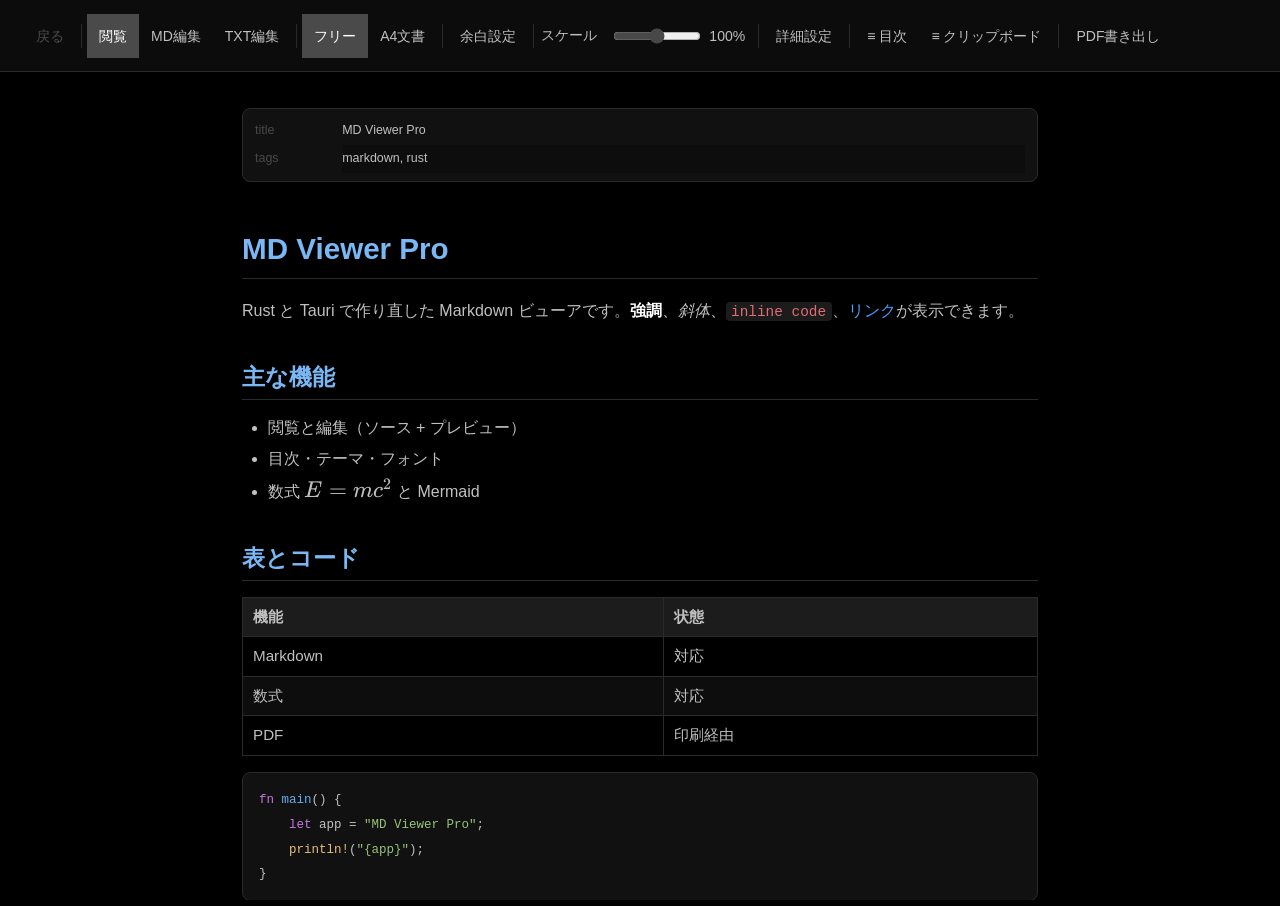
==== commit 0e4129ba: "v26.2.0: split MD edit and TXT edit modes - restore 3 modes (view / MD edit / TXT edit) like v1.5.3 " ====
--- a/ui/index.html
+++ b/ui/index.html
@@ -15,7 +15,8 @@
       <span class="tb-sep"></span>
       <div id="mode-seg" class="flat-group" role="tablist">
         <button data-mode="view" class="flat-btn" data-i18n="view" role="tab">閲覧</button>
-        <button data-mode="edit" class="flat-btn" data-i18n="edit" role="tab">編集</button>
+        <button data-mode="md" class="flat-btn" data-i18n="md_edit" role="tab">MD編集</button>
+        <button data-mode="txt" class="flat-btn" data-i18n="txt_edit" role="tab">TXT編集</button>
       </div>
       <span class="tb-sep"></span>
       <div id="page-seg" class="flat-group">
--- a/ui/css/app.css
+++ b/ui/css/app.css
@@ -700,3 +700,15 @@
   background: var(--btn-active-bg) !important;
   color: var(--btn-active-fg) !important;
 }
+
+/* MD編集（contenteditable） */
+#doc.md-edit { outline: none; caret-color: var(--accent); }
+#doc.md-edit:focus { outline: none; }
+#doc.md-edit [contenteditable="false"] { user-select: none; }
+
+/* 3モード + クリップで 1280px でも収まるよう微調整 */
+@media (max-width: 1400px) {
+  .flat-btn { padding: 0 12px; font-size: 14px; }
+  .tb-sep { margin: 0 5px; }
+  .scale-label { font-size: 14px; margin: 0 8px 0 2px; }
+}
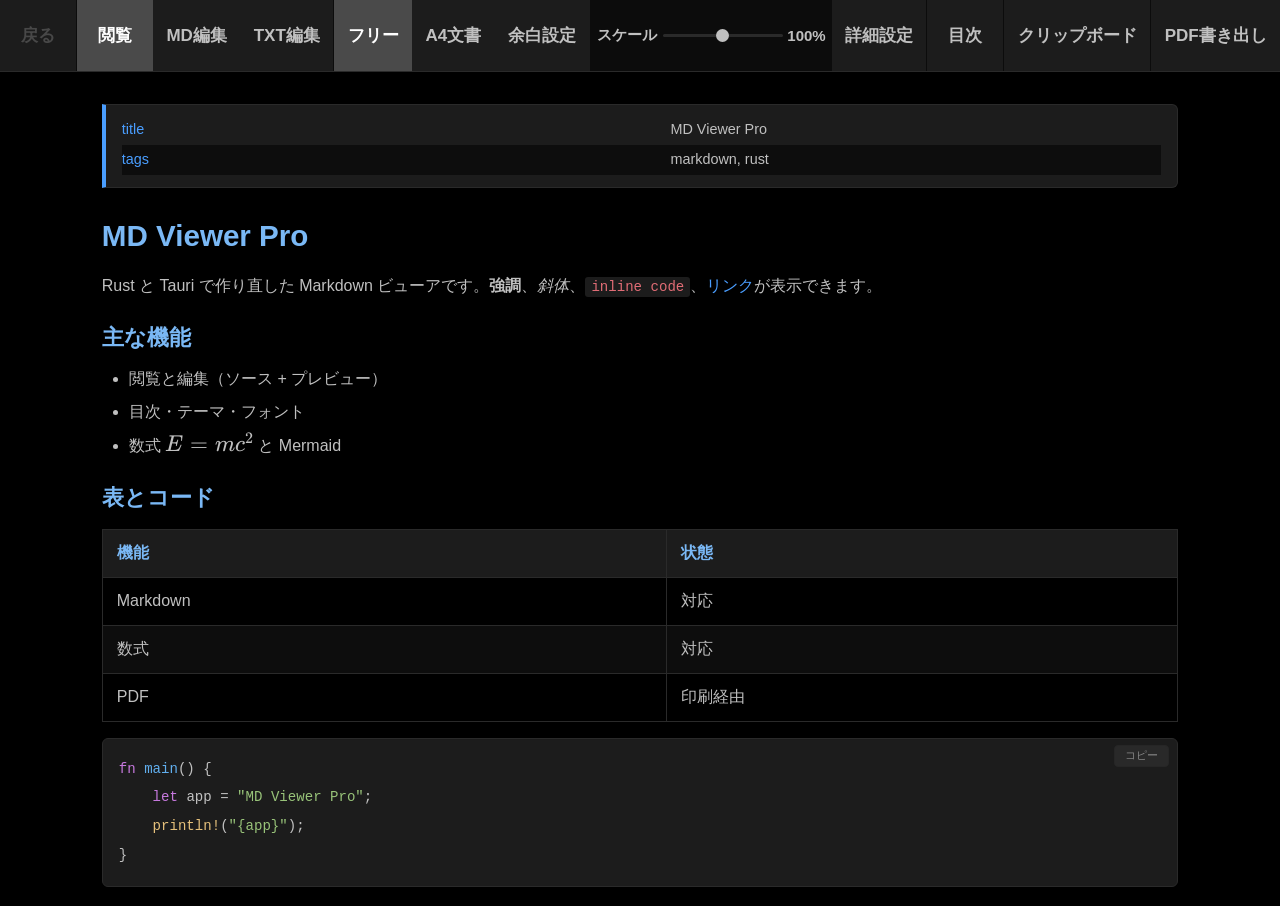
==== commit 4e698bfd: "beta 2.1: reproduce v1.5.3 toolbar and dialog shapes - toolbar buttons fill the 72px bar (#1c1c1c), " ====
--- a/ui/index.html
+++ b/ui/index.html
@@ -23,7 +23,6 @@
         <button data-page="free" class="flat-btn" data-i18n="free">フリー</button>
         <button data-page="a4" class="flat-btn" data-i18n="a4">A4文書</button>
       </div>
-      <span class="tb-sep"></span>
       <button id="btn-margin" class="flat-btn" data-i18n="margin">余白設定</button>
       <span class="tb-sep"></span>
       <span class="scale-label" data-i18n="scale">スケール</span>
@@ -33,6 +32,7 @@
       <button id="btn-settings" class="flat-btn" data-i18n="settings">詳細設定</button>
       <span class="tb-sep"></span>
       <button id="btn-toc" class="flat-btn" data-i18n="toc_title">目次</button>
+      <span class="tb-sep"></span>
       <button id="btn-clip" class="flat-btn" data-i18n="clip_title">クリップ</button>
       <span class="tb-sep"></span>
       <button id="btn-pdf" class="flat-btn" data-i18n="pdf_export">PDF書き出し</button>
@@ -95,8 +95,8 @@
     </section>
 
     <aside id="clip-panel" class="side-panel clip-panel" hidden>
-      <div class="panel-head">
-        <span data-i18n="clip_title">クリップ</span>
+      <div class="panel-head"><span data-i18n="clip_title">クリップ</span></div>
+      <div class="clip-add-row">
         <button id="clip-add" class="mini-btn" data-i18n="clip_add">＋追加</button>
       </div>
       <div id="clip-list" class="clip-list"></div>
@@ -109,7 +109,7 @@
 
   <dialog id="startup-dialog" class="modal startup">
     <div class="modal-body">
-      <h2 data-i18n="startup_title">MD Viewer Pro</h2>
+      <h2 data-i18n="startup_title">MD Viewer Pro β2.0</h2>
       <p class="startup-hint" data-i18n="startup_hint">Markdown ファイルを開くか、新規作成してください。</p>
       <button id="startup-open" class="startup-btn" data-i18n="startup_open">ファイルを開く</button>
       <button id="startup-new" class="startup-btn" data-i18n="startup_new">新規作成</button>
@@ -130,33 +130,36 @@
   <dialog id="pdf-dialog" class="modal">
     <form method="dialog" class="modal-body">
       <h2 data-i18n="pdf_settings_title">PDF書き出し設定</h2>
-      <div class="field">
-        <label data-i18n="pdf_orientation">方向</label>
+      <div class="qt-group">
+        <span class="group-title" data-i18n="pdf_orientation">方向</span>
         <select id="pdf-orientation">
           <option value="portrait" data-i18n="pdf_portrait">縦向き</option>
           <option value="landscape" data-i18n="pdf_landscape">横向き</option>
         </select>
       </div>
-      <div class="field column">
-        <label data-i18n="margin_title">余白 (mm)</label>
-        <div class="margin-grid">
-          <label>上 <input id="pdf-m-top" type="number" min="0" max="60" step="1"></label>
-          <label>右 <input id="pdf-m-right" type="number" min="0" max="60" step="1"></label>
-          <label>下 <input id="pdf-m-bottom" type="number" min="0" max="60" step="1"></label>
-          <label>左 <input id="pdf-m-left" type="number" min="0" max="60" step="1"></label>
-        </div>
-      </div>
-      <div class="field">
-        <label data-i18n="pdf_embed_images_label">画像を含める</label>
-        <input id="pdf-images" type="checkbox">
-      </div>
-      <div class="field">
-        <label data-i18n="pdf_style_mode">スタイル</label>
+      <div class="qt-group">
+        <span class="group-title" data-i18n="margin_title">A4余白設定 (mm)</span>
+      <div class="margin-grid">
+          <label><span>上:</span><input id="pdf-m-top" type="number" min="0" max="60" step="1"></label>
+          <label><span>右:</span><input id="pdf-m-right" type="number" min="0" max="60" step="1"></label>
+          <label><span>下:</span><input id="pdf-m-bottom" type="number" min="0" max="60" step="1"></label>
+          <label><span>左</span><input id="pdf-m-left" type="number" min="0" max="60" step="1"></label>
+        </div>
+      </div>
+      <div class="qt-group">
+        <span class="group-title" data-i18n="pdf_embed_images">画像を含める</span>
+        <label class="field inline">
+          <input id="pdf-images" type="checkbox">
+          <span data-i18n="pdf_embed_images_label">PDFに画像を埋め込む</span>
+        </label>
+      </div>
+      <div class="qt-group">
+        <span class="group-title" data-i18n="pdf_style_mode">スタイルモード</span>
         <select id="pdf-style"></select>
       </div>
       <div class="modal-actions">
         <button value="cancel" class="text-btn" data-i18n="cancel">キャンセル</button>
-        <button value="ok" class="primary" data-i18n="ok">OK</button>
+        <button value="ok" data-i18n="ok">OK</button>
       </div>
     </form>
   </dialog>
@@ -164,8 +167,39 @@
   <dialog id="settings-dialog" class="modal">
     <form method="dialog" class="modal-body">
       <h2 data-i18n="settings_title">詳細設定</h2>
-      <div class="field">
-        <label for="set-lang" data-i18n="lang_label">言語</label>
+      <div class="qt-group">
+        <span class="group-title" data-i18n="font_label">フォント</span>
+        <select id="set-font"></select>
+        <div class="btn-row">
+          <button id="btn-font-add" type="button" class="text-btn">TTF / OTF を追加</button>
+          <button id="btn-font-remove" type="button" class="text-btn" data-i18n="font_remove">削除</button>
+        </div>
+        <div class="field">
+          <label for="set-fontsize">文字サイズ</label>
+          <div class="range-wrap">
+            <input id="set-fontsize" type="range" min="12" max="28" step="1">
+            <span id="set-fontsize-val"></span>
+          </div>
+        </div>
+      </div>
+      <div class="qt-group">
+        <span class="group-title" data-i18n="theme_label">テーマ</span>
+        <select id="set-theme">
+          <option value="dark" data-i18n="dark">ダークモード</option>
+          <option value="light" data-i18n="light">ライトモード</option>
+          <option value="system">システム</option>
+        </select>
+        <div class="field">
+          <label data-i18n="theme_color_label">テーマ色</label>
+          <div id="accent-swatches" class="swatches"></div>
+        </div>
+        <div class="field">
+          <label data-i18n="plugin_label">プラグインテーマ</label>
+          <button id="btn-theme-dir" type="button" class="text-btn" data-i18n="plugin_dir_btn">テーマフォルダを開く</button>
+        </div>
+      </div>
+      <div class="qt-group">
+        <span class="group-title" data-i18n="lang_label">言語</span>
         <select id="set-lang">
           <option value="ja">日本語</option>
           <option value="en">English</option>
@@ -174,52 +208,21 @@
           <option value="zh">简体中文</option>
         </select>
       </div>
-      <div class="field">
-        <label for="set-theme" data-i18n="theme_label">テーマ</label>
-        <select id="set-theme">
-          <option value="dark" data-i18n="dark">ダークモード</option>
-          <option value="light" data-i18n="light">ライトモード</option>
-          <option value="system">システム</option>
-        </select>
-      </div>
-      <div class="field">
-        <label data-i18n="theme_color_label">テーマ色</label>
-        <div id="accent-swatches" class="swatches"></div>
-      </div>
-      <div class="field">
-        <label for="set-font" data-i18n="font_label">フォント</label>
-        <select id="set-font"></select>
-      </div>
-      <div class="field">
-        <label for="set-fontsize">文字サイズ</label>
-        <div class="range-wrap">
-          <input id="set-fontsize" type="range" min="12" max="28" step="1">
-          <span id="set-fontsize-val"></span>
-        </div>
-      </div>
-      <div class="field inline">
-        <label for="set-bold" data-i18n="bold_label">テキスト太字強調</label>
-        <input id="set-bold" type="checkbox">
-      </div>
-      <div class="field column inline">
-        <label for="set-hardbreaks" data-i18n="hard_breaks_cb">改行をそのまま改行として表示する</label>
-        <input id="set-hardbreaks" type="checkbox">
+      <div class="qt-group">
+        <span class="group-title">テキスト</span>
+        <label class="field inline">
+          <input id="set-bold" type="checkbox">
+          <span data-i18n="bold_label">テキスト太字強調</span>
+        </label>
+        <label class="field inline">
+          <input id="set-hardbreaks" type="checkbox">
+          <span data-i18n="hard_breaks_cb">改行をそのまま改行として表示する</span>
+        </label>
         <p class="hint" data-i18n="hard_breaks_hint"></p>
-      </div>
-      <div class="field">
-        <label data-i18n="plugin_label">プラグインテーマ</label>
-        <button id="btn-theme-dir" type="button" class="text-btn" data-i18n="plugin_dir_btn">テーマフォルダを開く</button>
-      </div>
-      <div class="field">
-        <label data-i18n="font_add">フォント追加</label>
-        <div class="btn-row">
-          <button id="btn-font-add" type="button" class="text-btn">TTF / OTF を追加</button>
-          <button id="btn-font-remove" type="button" class="text-btn" data-i18n="font_remove">削除</button>
-        </div>
       </div>
       <div class="modal-actions">
         <button value="cancel" class="text-btn" data-i18n="cancel">キャンセル</button>
-        <button value="ok" class="primary" data-i18n="ok">OK</button>
+        <button value="ok" data-i18n="ok">OK</button>
       </div>
     </form>
   </dialog>
@@ -228,14 +231,14 @@
     <form method="dialog" class="modal-body">
       <h2 data-i18n="margin_title">A4余白設定 (mm)</h2>
       <div class="margin-grid">
-        <label>上 <input id="m-top" type="number" min="0" max="80" step="1"></label>
-        <label>右 <input id="m-right" type="number" min="0" max="80" step="1"></label>
-        <label>下 <input id="m-bottom" type="number" min="0" max="80" step="1"></label>
-        <label>左 <input id="m-left" type="number" min="0" max="80" step="1"></label>
+        <label><span>上:</span><input id="m-top" type="number" min="0" max="80" step="1"></label>
+        <label><span>右:</span><input id="m-right" type="number" min="0" max="80" step="1"></label>
+        <label><span>下:</span><input id="m-bottom" type="number" min="0" max="80" step="1"></label>
+        <label><span>左:</span><input id="m-left" type="number" min="0" max="80" step="1"></label>
       </div>
       <div class="modal-actions">
         <button value="cancel" class="text-btn" data-i18n="cancel">キャンセル</button>
-        <button value="ok" class="primary" data-i18n="ok">OK</button>
+        <button value="ok" data-i18n="ok">OK</button>
       </div>
     </form>
   </dialog>
--- a/ui/css/app.css
+++ b/ui/css/app.css
@@ -1,179 +1,191 @@
-/* MD Viewer Pro — UI stylesheet (v26.0.1)
-   Colors are injected at runtime as CSS variables from the Rust palette. */
+/* MD Viewer Pro — UI stylesheet
+   PySide6 版 v1.5.3 の QSS / _UI_SIZE_TABLE / _css() をそのまま写したもの。
+   数値の出所は reference/main_v1.5.3.py（コメントに該当箇所を書く）。
+   配色は Rust 側パレットから CSS 変数として注入され、ここでは既定値のみ持つ。 */
 
 :root {
-  --bg: #000;
-  --bg2: #111;
-  --bg3: #1c1c1c;
-  --border: #2a2a2a;
-  --text: #c0c0c0;
-  --text-dim: #484848;
-  --accent: #4a9eff;
-  --heading: #7ab8f5;
-  --toolbar: #0c0c0c;
-  --btn: #1c1c1c;
-  --btn-hover: #2e2e2e;
-  --btn-active-bg: #4a4a4a;
-  --btn-active-fg: #fff;
-  --select: #1a3a5c;
-  --code-fg: #e06c75;
-  --row-even: #0d0d0d;
-  --sep: #2a2a2a;
-  --radius: 8px;
-  --toolbar-h: 54px;
-  --fmt-h: 44px;
+  --bg: #000;              --bg2: #111;           --bg3: #1c1c1c;
+  --border: #2a2a2a;       --text: #c0c0c0;       --text-dim: #484848;
+  --accent: #4a9eff;       --heading: #7ab8f5;    --toolbar: #0c0c0c;
+  --btn: #1c1c1c;          --btn-hover: #2e2e2e;  --btn-active-bg: #4a4a4a;
+  --btn-active-fg: #fff;   --select: #1a3a5c;     --code-fg: #e06c75;
+  --row-even: #0d0d0d;     --sep: #2a2a2a;
   --ui-font: -apple-system, BlinkMacSystemFont, "Hiragino Sans", "Yu Gothic UI", sans-serif;
   --doc-font: "Helvetica Neue", "Hiragino Sans", "Yu Gothic UI", sans-serif;
-  --mono: "SF Mono", ui-monospace, Menlo, Consolas, monospace;
+  --mono: "SF Mono", ui-monospace, Menlo, Monaco, monospace;
   --doc-size: 16px;
-  --page-margin: 20mm;
+  --hr: #393939;
+
+  /* large tier (window >= 1100px): TB_H=72 FMT_H=52, tb_fs 17 / pad 16 / min 44 */
+  --tb-h: 72px;   --fmt-h: 52px;
+  --tb-fs: 17px;  --btn-pad: 16px;  --btn-min: 76px;
+  --fmt-fs: 15px; --fmt-pad: 13px;  --fmt-min: 56px;
+  --lbl-fs: 15px; --slider-w: 120px; --val-w: 48px;
+  --panel-w: 220px;
+}
+
+/* medium >= 780 : 58/44, tb_fs 14 pad 11 min 28, fmt 13/9 */
+@media (max-width: 1099px) {
+  :root {
+    --tb-h: 58px;  --fmt-h: 44px;
+    --tb-fs: 14px; --btn-pad: 11px; --btn-min: 50px;
+    --fmt-fs: 13px; --fmt-pad: 9px; --fmt-min: 32px;
+    --lbl-fs: 13px; --slider-w: 92px; --val-w: 40px;
+  }
+}
+/* small >= 620 : 46/36, tb_fs 12 pad 6 min 26, fmt 11/5 */
+@media (max-width: 779px) {
+  :root {
+    --tb-h: 46px;  --fmt-h: 36px;
+    --tb-fs: 12px; --btn-pad: 6px;  --btn-min: 38px;
+    --fmt-fs: 11px; --fmt-pad: 5px; --fmt-min: 22px;
+    --lbl-fs: 11px; --slider-w: 64px; --val-w: 36px;
+    --panel-w: 180px;
+  }
+}
+/* xsmall < 620 : 40/32, tb_fs 10 pad 3 min 20, スケール見出しは畳む */
+@media (max-width: 619px) {
+  :root {
+    --tb-h: 40px;  --fmt-h: 32px;
+    --tb-fs: 10px; --btn-pad: 3px;  --btn-min: 26px;
+    --fmt-fs: 10px; --fmt-pad: 3px; --fmt-min: 12px;
+    --lbl-fs: 10px; --slider-w: 44px; --val-w: 30px;
+  }
+  .scale-label { display: none; }
 }
 
 * { box-sizing: border-box; }
 
 html, body {
-  margin: 0;
-  height: 100%;
+  margin: 0; height: 100%; overflow: hidden;
+  background: var(--bg); color: var(--text);
+  font-family: var(--ui-font); font-size: 13px;
+  -webkit-font-smoothing: antialiased;
+}
+
+button, select, input, textarea { font-family: inherit; font-size: inherit; color: inherit; }
+button:focus, select:focus, input:focus, textarea:focus { outline: none; }
+button:focus-visible { outline: 1px solid var(--accent); outline-offset: -3px; }
+input:focus-visible, select:focus-visible, textarea:focus-visible { border-color: var(--accent); }
+
+#app { display: flex; flex-direction: column; height: 100%; }
+
+/* ── メインツールバー (QWidget#mainTB) ─────────────────────────────
+   ボタンは 72px を満たす #1c1c1c のブロック。区切りは 1px の全高バー。
+   背景 #0c0c0c が見えるのはスケール欄だけになる。 */
+
+.toolbar {
+  flex: 0 0 auto;
+  height: var(--tb-h);
+  display: flex; align-items: stretch;
+  padding: 0;
+  background: var(--toolbar);
+  border-bottom: 1px solid var(--sep);
+  user-select: none;
+}
+
+.tb-left { display: flex; align-items: stretch; width: 100%; min-width: 0; }
+/* Qt は 12 個のボタンを 1 本の QHBoxLayout に並べ、余りを均等に配る。
+   display:contents でグループ div を透過させ、同じ配分を再現する。 */
+.flat-group, .fmt-group { display: contents; }
+
+.flat-btn {
+  display: flex; align-items: center; justify-content: center;
+  flex: 1 0 auto;
+  min-width: var(--btn-min);
+  padding: 0 var(--btn-pad);
+  border: 0; border-radius: 0;
+  background: var(--btn);
+  color: var(--text);
+  font-size: var(--tb-fs); font-weight: 700;
+  white-space: nowrap; cursor: pointer;
+}
+.flat-btn:hover:not(:disabled) { background: var(--btn-hover); }
+.flat-btn.active,
+.flat-btn.toggled { background: var(--btn-active-bg); color: var(--btn-active-fg); }
+.flat-btn:disabled { background: var(--btn); color: var(--text-dim); cursor: default; }
+
+.tb-sep { flex: 0 0 1px; background: var(--toolbar); }
+
+.scale-label {
+  display: flex; align-items: center;
+  padding: 0 6px;
+  background: var(--toolbar);
+  font-size: var(--lbl-fs); font-weight: 700;
+  white-space: nowrap;
+}
+.scale-val {
+  display: flex; align-items: center; justify-content: center;
+  width: var(--val-w);
+  background: var(--toolbar);
+  font-size: var(--lbl-fs); font-weight: 700;
+}
+
+/* QSlider: groove 3px / handle 13px（アプリ内の全スライダー共通） */
+input[type="range"] {
+  appearance: none; -webkit-appearance: none;
+  height: 13px; margin: 0;
+  background: transparent; cursor: pointer;
+}
+input[type="range"]::-webkit-slider-runnable-track {
+  height: 3px; background: var(--sep); border-radius: 2px;
+}
+input[type="range"]::-webkit-slider-thumb {
+  -webkit-appearance: none;
+  width: 13px; height: 13px; margin-top: -5px;
+  border: 0; border-radius: 7px; background: var(--text);
+}
+.scale-range { flex: 0 0 auto; align-self: center; width: var(--slider-w); }
+
+/* Qt 版 PianoBtn は幅が足りない分だけボタン個別に字を詰める。
+   ここでは同じ狙いを左右パディングで近似する（文字寸法は変えない）。 */
+@media (max-width: 1399px) { :root { --btn-pad: 12px; } }
+
+/* ── 書式ツールバー (QWidget#fmtTB) ─────────────────────────────── */
+
+#fmt-toolbar {
+  flex: 0 0 auto;
+  height: var(--fmt-h);
+  display: flex; align-items: stretch;
+  padding: 0;
+  background: var(--bg2);
+  border-bottom: 1px solid var(--sep);
   overflow: hidden;
-  background: var(--bg);
-  color: var(--text);
-  font-family: var(--ui-font);
-  font-size: 13px;
-  -webkit-font-smoothing: antialiased;
-}
-
-button, select, input, textarea { font-family: inherit; font-size: inherit; color: inherit; }
-
-#app { display: flex; flex-direction: column; height: 100%; }
-
-/* ── Toolbars ─────────────────────────────────────────── */
-
-.toolbar {
-  height: var(--toolbar-h);
-  flex: 0 0 auto;
-  display: flex;
-  align-items: center;
-  justify-content: space-between;
-  gap: 8px;
-  padding: 0 10px;
-  background: var(--toolbar);
-  border-bottom: 1px solid var(--border);
   user-select: none;
 }
-
-.tb-left, .tb-right { display: flex; align-items: center; gap: 8px; min-width: 0; }
-
-.icon-btn {
-  width: 30px; height: 28px;
-  border: 1px solid var(--border);
-  background: var(--btn);
-  border-radius: 7px;
-  font-size: 18px; line-height: 1;
-  cursor: pointer;
-  padding: 0 0 3px;
-}
-.icon-btn:hover:not(:disabled) { background: var(--btn-hover); }
-.icon-btn:disabled { opacity: .35; cursor: default; }
-
-.seg {
-  display: inline-flex;
-  background: var(--bg2);
-  border: 1px solid var(--border);
-  border-radius: var(--radius);
-  padding: 2px;
-  gap: 2px;
-}
-.seg button {
-  border: 0; background: transparent;
-  color: var(--text);
-  padding: 4px 11px;
-  border-radius: 6px;
-  cursor: pointer;
-  white-space: nowrap;
-}
-.seg button:hover { background: var(--btn-hover); }
-.seg button.active { background: var(--btn-active-bg); color: var(--btn-active-fg); }
-
-.text-btn {
-  border: 1px solid var(--border);
-  background: var(--btn);
-  border-radius: var(--radius);
-  padding: 5px 10px;
-  cursor: pointer;
-  white-space: nowrap;
-}
-.text-btn:hover:not(:disabled) { background: var(--btn-hover); }
-.text-btn:disabled { opacity: .35; cursor: default; }
-.text-btn.toggled { background: var(--select); border-color: var(--accent); }
-
-.primary {
-  border: 1px solid var(--accent);
-  background: var(--accent);
-  color: #fff;
-  border-radius: var(--radius);
-  padding: 6px 12px;
-  cursor: pointer;
-  font-weight: 600;
-  white-space: nowrap;
-}
-.primary:hover { filter: brightness(1.1); }
-.primary:disabled { opacity: .4; cursor: default; }
-
-.scale-wrap select, .modal select {
-  background: var(--btn);
-  border: 1px solid var(--border);
-  border-radius: var(--radius);
-  padding: 5px 8px;
-  cursor: pointer;
-}
-
-.fmt-toolbar {
-  height: var(--fmt-h);
-  flex: 0 0 auto;
-  display: flex;
-  align-items: center;
-  gap: 6px;
-  padding: 0 12px;
-  background: var(--bg2);
-  border-bottom: 1px solid var(--border);
-  overflow-x: auto;
-  user-select: none;
-}
-.fmt-toolbar[hidden] { display: none; }
-.fmt-group { display: flex; gap: 3px; }
-.fmt-group button {
-  min-width: 30px; height: 28px;
-  padding: 0 8px;
-  border: 1px solid transparent;
+#fmt-toolbar[hidden] { display: none; }
+
+#fmt-toolbar button {
+  display: flex; align-items: center; justify-content: center;
+  flex: 1 0 auto;
+  min-width: var(--fmt-min);
+  padding: 0 var(--fmt-pad);
+  border: 0; border-radius: 0;
   background: transparent;
-  border-radius: 6px;
-  cursor: pointer;
-  white-space: nowrap;
-}
-.fmt-group button:hover { background: var(--btn-hover); border-color: var(--border); }
-.fmt-sep { width: 1px; height: 20px; background: var(--sep); margin: 0 4px; }
-
-/* ── Workspace ────────────────────────────────────────── */
-
-#workspace {
-  flex: 1 1 auto;
-  display: flex;
-  min-height: 0;
-  overflow: hidden;
-}
-
+  color: var(--text);
+  font-size: var(--fmt-fs); font-weight: 700;
+  white-space: nowrap; cursor: pointer;
+}
+#fmt-toolbar button:hover { background: var(--accent); color: #fff; }
+
+.fmt-sep { flex: 0 0 1px; background: var(--bg2); }
+
+/* ── ワークスペース ─────────────────────────────────────────────── */
+
+#workspace { flex: 1 1 auto; display: flex; min-height: 0; overflow: hidden; }
 .pane { flex: 1 1 0; min-width: 0; display: flex; flex-direction: column; }
 .pane[hidden] { display: none; }
-
-.doc-scroll { flex: 1; overflow: auto; scroll-behavior: auto; }
-
+body[data-mode="txt"] #editor-pane { flex: 0 0 40%; }
+.doc-scroll { flex: 1; overflow: auto; }
+
+/* .wrap: padding 32px 48px / 側方空白は縦横比で決まる (--wrap-w) */
 #doc {
-  max-width: 900px;
+  width: var(--wrap-w, 100%);
   margin: 0 auto;
-  padding: 36px 52px 120px;
+  padding: 32px 48px;
   font-family: var(--doc-font);
   font-size: var(--doc-size);
-  line-height: 1.75;
+  line-height: 1.8;
   color: var(--text);
   word-wrap: break-word;
 }
@@ -181,202 +193,128 @@
 body[data-page="a4"] #doc {
   width: 210mm;
   min-height: 297mm;
-  padding: var(--page-margin);
-  margin: 24px auto 48px;
-  background: var(--bg2);
-  box-shadow: 0 6px 28px rgba(0, 0, 0, .45);
-  line-height: 1.9;
-}
-
-/* ── Side panels ──────────────────────────────────────── */
-
-.side-panel {
-  flex: 0 0 216px;
-  display: flex;
-  flex-direction: column;
-  background: var(--bg2);
-  border-right: 1px solid var(--border);
-  min-height: 0;
-}
-.side-panel[hidden] { display: none; }
-.clip-panel { border-right: 0; border-left: 1px solid var(--border); flex-basis: 248px; }
-
-.panel-head {
-  display: flex; align-items: center; justify-content: space-between;
-  padding: 10px 12px;
-  font-size: 12px;
-  letter-spacing: .04em;
-  color: var(--text);
-  border-bottom: 1px solid var(--border);
-  user-select: none;
-}
-.panel-head .mini-btn {
-  border: 1px solid var(--border); background: var(--btn);
-  border-radius: 6px; padding: 2px 8px; cursor: pointer; font-size: 11px;
-}
-.panel-head .mini-btn:hover { background: var(--btn-hover); }
-
-.toc-list { overflow: auto; padding: 6px; }
-.toc-item {
-  display: block; width: 100%; text-align: left;
-  padding: 5px 8px; border: 0; background: transparent;
-  color: var(--text); border-radius: 6px; cursor: pointer;
-  font-size: 12px; line-height: 1.4;
-  overflow: hidden; text-overflow: ellipsis; white-space: nowrap;
-}
-.toc-item:hover { background: var(--btn-hover); }
-.toc-item.active { background: var(--select); color: var(--btn-active-fg); }
-.toc-item[data-level="2"] { padding-left: 20px; }
-.toc-item[data-level="3"] { padding-left: 32px; font-size: 11.5px; color: var(--text-dim); }
-.toc-item[data-level="4"], .toc-item[data-level="5"], .toc-item[data-level="6"] { padding-left: 44px; font-size: 11px; color: var(--text-dim); }
-
-.clip-list { overflow: auto; padding: 8px; display: flex; flex-direction: column; gap: 6px; }
-.clip-card {
-  position: relative;
-  border: 1px solid var(--border);
-  background: var(--bg3);
-  border-radius: 8px;
-  padding: 8px 26px 8px 10px;
-  cursor: pointer;
-  font-size: 12px;
-  line-height: 1.5;
-  max-height: 120px;
-  overflow: hidden;
-}
-.clip-card:hover { border-color: var(--accent); }
-.clip-card .del {
-  position: absolute; right: 4px; bottom: 4px;
-  width: 18px; height: 18px; border: 0; border-radius: 4px;
-  background: transparent; color: var(--text-dim);
-  cursor: pointer; font-size: 12px; line-height: 1;
-}
-.clip-card .del:hover { background: var(--btn-hover); color: var(--text); }
-.clip-empty { color: var(--text-dim); font-size: 12px; padding: 12px; text-align: center; }
-
-/* ── Editor ───────────────────────────────────────────── */
-
-#editor-pane { border-right: 1px solid var(--border); background: var(--bg); }
-.editor-wrap { display: flex; flex: 1; min-height: 0; position: relative; }
-
-.gutter {
-  flex: 0 0 52px;
-  padding: 20px 8px 20px 0;
-  text-align: right;
-  color: var(--text-dim);
-  font-family: var(--mono);
-  font-size: 13.5px;
-  line-height: 1.75;
-  overflow: hidden;
-  user-select: none;
-  background: var(--bg);
-  border-right: 1px solid var(--border);
-}
-
-#editor {
-  flex: 1;
-  min-width: 0;
-  resize: none;
-  border: 0;
-  outline: 0;
-  padding: 20px 18px;
-  background: var(--bg);
-  color: var(--text);
-  font-family: var(--mono);
-  font-size: 13.5px;
-  line-height: 1.75;
-  tab-size: 4;
-  white-space: pre-wrap;
-  overflow: auto;
-}
-
-/* ── Markdown body ────────────────────────────────────── */
+  padding: var(--mt) var(--mr) var(--mb) var(--ml);
+  margin: 24px auto;
+  background: var(--bg2);
+  box-shadow: 0 2px 20px rgba(0, 0, 0, .4);
+}
+
+/* ── 本文 (Python 版 _css) ─────────────────────────────────────── */
 
 .markdown-body > *:first-child { margin-top: 0; }
 .markdown-body h1, .markdown-body h2, .markdown-body h3,
 .markdown-body h4, .markdown-body h5, .markdown-body h6 {
   color: var(--heading);
   line-height: 1.35;
-  margin: 1.6em 0 .6em;
   scroll-margin-top: 16px;
 }
-.markdown-body h1 { font-size: 1.85em; border-bottom: 1px solid var(--border); padding-bottom: .3em; }
-.markdown-body h2 { font-size: 1.45em; border-bottom: 1px solid var(--border); padding-bottom: .25em; }
-.markdown-body h3 { font-size: 1.2em; }
-.markdown-body h4 { font-size: 1.05em; }
-.markdown-body h5, .markdown-body h6 { font-size: 1em; color: var(--text); }
-.markdown-body p { margin: .7em 0; }
-.markdown-body a { color: var(--accent); text-decoration: none; }
+.markdown-body h1 { font-size: 1.85em; margin: 28px 0 16px; }
+.markdown-body h2 { font-size: 1.4em;  margin: 22px 0 12px; }
+.markdown-body h3 { font-size: 1.15em; margin: 18px 0 10px; }
+.markdown-body h4, .markdown-body h5, .markdown-body h6 { margin: 14px 0 8px; }
+.markdown-body p { margin: 10px 0; overflow-wrap: break-word; }
+.markdown-body li { margin: 4px 0; overflow-wrap: break-word; }
+.markdown-body a { color: var(--accent); text-decoration: none; overflow-wrap: anywhere; }
 .markdown-body a:hover { text-decoration: underline; }
-.markdown-body strong { color: #fff; }
-body[data-theme="light"] .markdown-body strong { color: #000; }
-.markdown-body ul, .markdown-body ol { padding-left: 1.6em; margin: .6em 0; }
-.markdown-body li { margin: .2em 0; }
-.markdown-body li > input[type="checkbox"] { margin-right: .45em; transform: translateY(1px); }
-.markdown-body blockquote {
-  margin: .9em 0; padding: .35em 1em;
-  border-left: 3px solid var(--accent);
-  background: var(--bg2);
-  color: var(--text);
-  border-radius: 0 6px 6px 0;
-}
-.markdown-body hr { border: 0; border-top: 1px solid var(--border); margin: 2em 0; }
+.markdown-body strong { color: inherit; font-weight: 700; }
+.markdown-body ul, .markdown-body ol { padding-left: 1.7em; margin: 10px 0; }
+.markdown-body li > input[type="checkbox"] { margin-right: .45em; }
+
 .markdown-body code {
-  font-family: var(--mono);
-  font-size: .9em;
+  font-family: Menlo, Monaco, var(--mono);
+  font-size: .88em;
   background: var(--bg3);
   color: var(--code-fg);
-  padding: .12em .38em;
-  border-radius: 4px;
+  padding: 2px 6px;
+  border-radius: 3px;
+  overflow-wrap: anywhere;
 }
 .markdown-body pre {
   position: relative;
-  background: var(--bg2);
+  background: var(--bg3);
   border: 1px solid var(--border);
-  border-radius: 8px;
-  padding: 14px 16px;
-  overflow: auto;
-  line-height: 1.55;
-  margin: 1em 0;
-}
-.markdown-body pre code {
-  background: transparent; color: var(--text); padding: 0; font-size: 12.5px;
-}
-.markdown-body pre .copy-btn {
-  position: absolute; top: 6px; right: 6px;
+  border-radius: 6px;
+  padding: 16px;
+  margin: 14px 0;
+  overflow-x: auto;
+  max-width: 100%;
+}
+.markdown-body pre code { background: none; padding: 0; color: var(--text); }
+
+.markdown-body blockquote {
+  margin: 14px 0;
+  padding: 10px 18px;
+  border-left: 4px solid var(--accent);
+  border-radius: 0 4px 4px 0;
+  background: var(--bg3);
+  color: var(--text-dim);
+}
+
+.markdown-body hr {
+  border: none; height: 4px; margin: 24px 0;
+  background: var(--hr); border-radius: 2px;
+}
+
+.markdown-body table {
+  border-collapse: collapse; width: 100%; max-width: 100%; margin: 16px 0;
+}
+.markdown-body th, .markdown-body td {
   border: 1px solid var(--border);
-  background: var(--btn);
-  color: var(--text-dim);
-  border-radius: 5px; padding: 2px 7px; font-size: 11px;
-  cursor: pointer; opacity: 0; transition: opacity .12s;
-}
-.markdown-body pre:hover .copy-btn { opacity: 1; }
-.markdown-body pre .copy-btn:hover { background: var(--btn-hover); color: var(--text); }
-
-.markdown-body table {
-  border-collapse: collapse; margin: 1em 0; width: 100%; font-size: .95em;
-}
-.markdown-body th, .markdown-body td {
-  border: 1px solid var(--border); padding: 6px 10px; text-align: left; vertical-align: top;
-}
-.markdown-body th { background: var(--bg3); font-weight: 600; }
-.markdown-body tr:nth-child(even) td { background: var(--row-even); }
+  padding: 9px 14px;
+  text-align: left;
+  overflow-wrap: break-word;
+  word-break: break-word;
+}
+.markdown-body th { background: var(--bg3); color: var(--heading); font-weight: 700; }
+.markdown-body tr:nth-child(even) { background: var(--row-even); }
 .markdown-body img { max-width: 100%; height: auto; border-radius: 4px; }
+.markdown-body svg { max-width: 100%; height: auto; }
+
+.markdown-body pre.mermaid {
+  background: transparent; border: none; padding: 12px 0;
+  text-align: center; overflow-x: auto;
+}
+.markdown-body pre.mermaid svg { max-width: 100%; height: auto; }
+.markdown-body .katex-display { overflow-x: auto; overflow-y: hidden; padding: 4px 0; }
+
+.markdown-body .copy-btn {
+  position: absolute; top: 6px; right: 8px;
+  padding: 2px 10px;
+  border: 1px solid var(--border);
+  border-radius: 4px;
+  background: rgba(50, 50, 50, .85);
+  color: #aaa;
+  font-family: system-ui, sans-serif;
+  font-size: 11px; line-height: 1.5;
+  cursor: pointer; opacity: .75;
+  transition: opacity .15s;
+}
+.markdown-body .copy-btn:hover { opacity: 1; color: var(--text); }
+
+/* front matter パネル (.mdv-fm) */
 .markdown-body .front-matter {
-  background: var(--bg2); border: 1px solid var(--border);
-  border-radius: 8px; padding: 8px 12px; margin-bottom: 1.4em; font-size: .82em;
+  margin: 0 0 20px;
+  padding: 10px 16px 12px;
+  background: var(--bg3);
+  border: 1px solid var(--border);
+  border-left: 4px solid var(--accent);
+  border-radius: 0 6px 6px 0;
+  font-size: .9em;
 }
 .markdown-body .front-matter table { margin: 0; }
 .markdown-body .front-matter th {
-  background: transparent; color: var(--text-dim); border: 0; width: 7em;
-  font-weight: 500; padding: 3px 8px 3px 0;
-}
-.markdown-body .front-matter td { border: 0; padding: 3px 0; color: var(--text); }
-.markdown-body .footnotes { font-size: .85em; color: var(--text-dim); border-top: 1px solid var(--border); margin-top: 2.5em; }
-.markdown-body .mermaid { background: transparent; border: 0; text-align: center; padding: 8px 0; }
-.markdown-body .mermaid svg { max-width: 100%; height: auto; }
-.markdown-body .katex-display { overflow-x: auto; overflow-y: hidden; padding: 4px 0; }
-
-/* highlight.js base tokens (theme-aware) */
+  background: transparent; border: 0; color: var(--accent);
+  font-weight: 400; min-width: 110px; padding: 2px 8px 2px 0;
+}
+.markdown-body .front-matter td { border: 0; padding: 2px 0; }
+
+.markdown-body .footnotes {
+  margin-top: 2.5em; padding-top: .6em;
+  border-top: 1px solid var(--border);
+  font-size: .85em; color: var(--text-dim);
+}
+
+/* highlight.js (Python 版と同じ pygments 系) */
 .hljs-comment, .hljs-quote { color: #6a737d; font-style: italic; }
 .hljs-keyword, .hljs-selector-tag, .hljs-literal { color: #c678dd; }
 .hljs-string, .hljs-attr, .hljs-template-tag { color: #98c379; }
@@ -385,74 +323,321 @@
 .hljs-type, .hljs-built_in { color: #e5c07b; }
 .hljs-meta, .hljs-deletion { color: #e06c75; }
 .hljs-addition { color: #98c379; }
-body[data-theme="light"] .hljs-comment { color: #6a737d; }
-body[data-theme="light"] .hljs-keyword { color: #a626a4; }
-body[data-theme="light"] .hljs-string { color: #50a14f; }
-body[data-theme="light"] .hljs-title { color: #4078f2; }
-
-/* ── Dialogs / toast ──────────────────────────────────── */
+
+/* ── サイドパネル (tocPanel / clipPanel) ───────────────────────── */
+
+.side-panel {
+  flex: 0 0 var(--panel-w);
+  display: flex; flex-direction: column;
+  min-height: 0;
+  background: var(--bg2);
+  border-right: 1px solid var(--sep);
+}
+.side-panel[hidden] { display: none; }
+.clip-panel { border-right: 0; border-left: 1px solid var(--sep); }
+
+.panel-head {
+  display: flex; align-items: center; justify-content: space-between;
+  padding: 10px 12px 8px;
+  color: var(--heading);
+  font-size: calc(var(--tb-fs) + 3px);
+  font-weight: 700;
+  border-bottom: 1px solid var(--sep);
+  user-select: none;
+}
+
+.toc-list { overflow: auto; padding: 4px 0; font-size: 16px; }
+.toc-item {
+  display: block; width: calc(100% - 12px);
+  margin: 1px 6px;
+  padding: 5px 12px;
+  border: 0; border-radius: 3px;
+  background: transparent; color: var(--text);
+  font-size: inherit; text-align: left;
+  overflow: hidden; text-overflow: ellipsis; white-space: nowrap;
+  cursor: pointer;
+}
+.toc-item:hover { background: var(--btn-hover); color: var(--accent); }
+.toc-item.active { background: var(--select); color: var(--text); }
+.toc-item[data-level="2"] { padding-left: 24px; }
+.toc-item[data-level="3"] { padding-left: 36px; }
+.toc-item[data-level="4"] { padding-left: 48px; }
+.toc-item[data-level="5"], .toc-item[data-level="6"] { padding-left: 60px; }
+
+.clip-add-row { display: flex; padding: 8px 10px 0; }
+.clip-list { overflow: auto; padding: 10px; display: flex; flex-direction: column; gap: 8px; }
+.clip-card {
+  position: relative;
+  padding: 8px 26px 8px 10px;
+  background: var(--bg);
+  border: 1px solid var(--sep);
+  border-radius: 6px;
+  font-size: 15px; line-height: 1.5;
+  max-height: 120px; overflow: hidden;
+  cursor: pointer;
+}
+.clip-card:hover { border-color: var(--accent); }
+.clip-card .del {
+  position: absolute; right: 2px; bottom: 0;
+  width: 20px; height: 20px;
+  border: 0; background: transparent;
+  color: var(--text-dim); font-size: 11px;
+  cursor: pointer;
+}
+.clip-card .del:hover { color: var(--accent); }
+.clip-empty { padding: 12px; color: var(--text-dim); font-size: 12px; }
+
+.mini-btn {
+  padding: 4px 10px;
+  border: 1px solid var(--sep);
+  border-radius: 4px;
+  background: var(--btn);
+  color: var(--text);
+  font-size: var(--lbl-fs); font-weight: 700;
+  cursor: pointer;
+}
+.mini-btn:hover { background: var(--accent); color: #fff; border-color: var(--accent); }
+
+/* ── エディタ (QPlainTextEdit) ─────────────────────────────────── */
+
+#editor-pane { background: var(--bg); border-right: 1px solid var(--sep); }
+.editor-wrap { display: flex; flex: 1; min-height: 0; }
+#gutter { display: none; }
+
+#editor {
+  flex: 1; min-width: 0;
+  resize: none; border: 0; outline: 0;
+  padding: 16px;
+  background: var(--bg);
+  color: var(--text);
+  font-family: var(--mono);
+  font-size: calc(var(--doc-size) * 1.125); /* 18px × scale */
+  line-height: 1.4;
+  tab-size: 4;
+  white-space: pre-wrap;
+  overflow: auto;
+}
+#editor::selection { background: var(--select); }
+
+/* ── スクロールバー (7px / radius 3) ───────────────────────────── */
+
+::-webkit-scrollbar { width: 7px; height: 7px; }
+::-webkit-scrollbar-track { background: var(--bg); }
+::-webkit-scrollbar-thumb { background: var(--sep); border-radius: 3px; }
+::-webkit-scrollbar-corner { background: var(--bg); }
+
+/* ── ダイアログ (QDialog / QGroupBox / QDialogButtonBox) ───────── */
 
 .modal {
-  border: 1px solid var(--border);
-  border-radius: 12px;
+  border: 1px solid var(--sep);
+  border-radius: 0;
   padding: 0;
   background: var(--bg2);
   color: var(--text);
-  width: min(520px, 92vw);
-  box-shadow: 0 24px 64px rgba(0, 0, 0, .6);
-}
-.modal::backdrop { background: rgba(0, 0, 0, .55); backdrop-filter: blur(2px); }
-.modal-body { padding: 20px 22px; display: flex; flex-direction: column; gap: 12px; }
-.modal-body h2 { margin: 0 0 4px; font-size: 15px; color: var(--heading); }
-.field { display: grid; grid-template-columns: 150px 1fr; align-items: center; gap: 10px; }
-.field.column { grid-template-columns: 1fr; gap: 4px; }
-.field label { color: var(--text); }
-.field .hint { margin: 2px 0 0; color: var(--text-dim); font-size: 11.5px; white-space: pre-line; }
-.field input[type="range"] { width: 100%; accent-color: var(--accent); }
-.field input[type="checkbox"] { width: 16px; height: 16px; accent-color: var(--accent); }
-.margin-grid { display: grid; grid-template-columns: 1fr 1fr; gap: 10px; }
-.margin-grid label { display: flex; justify-content: space-between; align-items: center; gap: 8px; }
-.margin-grid input { width: 90px; background: var(--btn); border: 1px solid var(--border); border-radius: 6px; padding: 5px 8px; }
-.modal-actions { display: flex; justify-content: flex-end; gap: 8px; margin-top: 8px; }
+  width: 380px;
+  max-width: 92vw;
+  box-shadow: 0 18px 48px rgba(0, 0, 0, .6);
+}
+.modal::backdrop { background: rgba(0, 0, 0, .25); }
+#settings-dialog { width: 420px; }
+#margin-dialog { width: 300px; }
+.modal-body { display: flex; flex-direction: column; gap: 12px; padding: 20px; }
+.modal-body h2 { margin: 0; font-size: 15px; font-weight: 700; color: var(--heading); }
+
+.qt-group {
+  position: relative;
+  display: flex; flex-direction: column; gap: 8px;
+  margin: 6px 0 0;
+  padding: 14px 12px 12px;
+  border: 1px solid var(--sep);
+  border-radius: 4px;
+  min-width: 0;
+}
+.qt-group > .group-title {
+  position: absolute; top: -8px; left: 10px;
+  padding: 0 4px;
+  background: var(--bg2);
+  font-size: 15px; font-weight: 700; line-height: 16px;
+}
+
+.field { display: flex; flex-direction: column; gap: 6px; }
+.field.inline { flex-direction: row; align-items: center; gap: 8px; }
+.field > label { font-size: 15px; font-weight: 700; }
+.field .hint { margin: 0; color: var(--text-dim); font-size: 11px; white-space: pre-line; }
+.field input[type="range"] { width: 100%; }
+.field input[type="checkbox"] {
+  appearance: none; -webkit-appearance: none;
+  flex: 0 0 auto;
+  width: 15px; height: 15px;
+  margin: 0;
+  border: 1px solid var(--sep);
+  border-radius: 3px;
+  background: var(--btn);
+  cursor: pointer;
+}
+.field input[type="checkbox"]:checked {
+  background: var(--accent);
+  border-color: var(--accent);
+}
+.field input[type="checkbox"]:checked::after {
+  content: "✓";
+  display: block;
+  margin-top: -2px;
+  color: #fff;
+  font-size: 11px; line-height: 15px;
+  text-align: center;
+}
+
+.modal select,
+.modal input[type="number"],
+.modal input[type="text"],
+.modal textarea {
+  background: var(--btn);
+  color: var(--text);
+  border: 1px solid var(--sep);
+  border-radius: 4px;
+  padding: 6px 8px;
+  font-size: 15px; font-weight: 700;
+}
+.modal select { width: 100%; cursor: pointer; }
+.modal textarea { min-height: 140px; resize: vertical; }
+
+.margin-grid {
+  display: grid;
+  grid-template-columns: 84px 120px;
+  gap: 8px 10px;
+  justify-content: start;
+}
+.margin-grid label { display: contents; }
+.margin-grid label > span { text-align: right; font-size: 15px; font-weight: 700; }
+.margin-grid input { width: 120px; }
+
+.modal-actions { display: flex; justify-content: flex-end; gap: 8px; margin-top: 2px; }
+.modal-actions button {
+  min-width: 110px; height: 36px;
+  padding: 0 20px;
+  border: 1px solid var(--sep);
+  border-radius: 4px;
+  background: var(--btn);
+  color: var(--text);
+  font-size: 15px; font-weight: 700;
+  cursor: pointer;
+}
+.modal-actions button:hover { background: var(--accent); color: #fff; border-color: var(--accent); }
+
+.range-wrap { display: flex; align-items: center; gap: 10px; }
+.range-wrap span { min-width: 40px; text-align: right; color: var(--text-dim); }
+.btn-row { display: flex; gap: 8px; }
+.btn-row .text-btn { flex: 1; }
+.text-btn {
+  padding: 5px 10px;
+  border: 1px solid var(--sep);
+  border-radius: 4px;
+  background: var(--btn);
+  cursor: pointer;
+}
+.text-btn:hover { background: var(--accent); color: #fff; border-color: var(--accent); }
 
 .swatches { display: flex; gap: 8px; flex-wrap: wrap; }
 .swatch {
-  width: 24px; height: 24px; border-radius: 50%;
-  border: 2px solid transparent; cursor: pointer; padding: 0;
-}
-.swatch[aria-pressed="true"] { border-color: var(--text); }
+  width: 22px; height: 22px; padding: 0;
+  border: 1px solid var(--sep);
+  border-radius: 4px;
+  cursor: pointer;
+}
+.swatch[aria-pressed="true"] { border-color: var(--text); box-shadow: inset 0 0 0 1px var(--bg2); }
 .swatch.default { background: linear-gradient(135deg, var(--accent), var(--bg3)); }
+
+/* 起動ダイアログ (StartupDialog) */
+.modal.startup { width: 400px; }
+.startup .modal-body { gap: 12px; padding: 24px 28px 20px; }
+.startup h2 { font-size: 20px; text-align: center; }
+.startup-hint { margin: 0 0 4px; text-align: center; color: var(--text-dim); font-size: 13px; }
+.startup-btn {
+  height: 44px;
+  border: 1px solid var(--sep);
+  border-radius: 4px;
+  background: var(--btn);
+  color: var(--text);
+  font-size: 15px; font-weight: 700;
+  cursor: pointer;
+}
+.startup-btn:hover { background: var(--accent); color: #fff; border-color: var(--accent); }
+.startup-lang { display: flex; align-items: center; justify-content: space-between; gap: 10px; }
+.startup-lang select { flex: 1; }
+
+/* ── 検索バー / トースト / ドロップ ─────────────────────────────── */
+
+#preview-pane { position: relative; }
+.find-bar {
+  position: absolute; top: 8px; right: 16px; z-index: 20;
+  display: flex; align-items: center; gap: 6px;
+  padding: 5px 8px;
+  background: var(--bg2);
+  border: 1px solid var(--sep);
+  border-radius: 4px;
+  box-shadow: 0 8px 24px rgba(0, 0, 0, .5);
+}
+.find-bar[hidden] { display: none; }
+.find-bar input {
+  width: 180px;
+  padding: 4px 8px;
+  border: 1px solid var(--sep);
+  border-radius: 4px;
+  background: var(--btn);
+  outline: none;
+}
+.find-bar input:focus { border-color: var(--accent); }
+.find-count { min-width: 44px; text-align: right; color: var(--text-dim); font-size: 11px; }
+mark.find-hit { background: rgba(255, 200, 0, .35); color: inherit; border-radius: 2px; }
+mark.find-hit.active { background: var(--accent); color: #fff; }
 
 .toast {
   position: fixed; left: 50%; bottom: 24px; transform: translateX(-50%);
-  background: var(--bg3); border: 1px solid var(--border);
-  border-radius: 8px; padding: 8px 14px; font-size: 12px;
-  box-shadow: 0 8px 24px rgba(0, 0, 0, .5); z-index: 50;
+  padding: 8px 14px;
+  background: var(--bg2);
+  border: 1px solid var(--sep);
+  border-radius: 4px;
+  box-shadow: 0 8px 24px rgba(0, 0, 0, .5);
+  font-size: 12px;
+  z-index: 50;
 }
 
 .drop-overlay {
   position: fixed; inset: 0; z-index: 60;
-  background: rgba(0, 0, 0, .55);
   display: flex; align-items: center; justify-content: center;
+  background: rgba(0, 0, 0, .6);
 }
 .drop-overlay[hidden] { display: none; }
 .drop-box {
-  border: 2px dashed var(--accent); border-radius: 14px;
-  padding: 40px 60px; font-size: 16px; color: var(--text);
-  background: var(--bg2);
-}
-
-/* ── Print ────────────────────────────────────────────── */
-
-@page { size: A4; margin: var(--page-margin); }
+  padding: 36px 56px;
+  border: 2px dashed var(--accent);
+  border-radius: 4px;
+  background: var(--bg2);
+  font-size: 15px;
+}
+
+/* ── MD編集 (contenteditable) ──────────────────────────────────── */
+
+#doc.md-edit { outline: none; caret-color: var(--accent); }
+#doc.md-edit:focus { outline: none; }
+#doc.md-edit [contenteditable="false"] { user-select: none; }
+
+.bold-mode .markdown-body { font-weight: 600; }
+
+/* ── 印刷 / PDF ────────────────────────────────────────────────── */
+
+@page { size: A4; margin: 0; }
 
 @media print {
   html, body { background: #fff !important; color: #111 !important; height: auto; overflow: visible; }
   #main-toolbar, #fmt-toolbar, #toc-panel, #clip-panel, #editor-pane,
   .drop-overlay, .toast, .copy-btn { display: none !important; }
-  #app, #workspace, #preview-pane, .doc-scroll { display: block !important; height: auto !important; overflow: visible !important; }
+  #app, #workspace, #preview-pane, .doc-scroll {
+    display: block !important; height: auto !important; overflow: visible !important;
+  }
   #doc {
-    max-width: none; width: auto; margin: 0; padding: 0;
+    width: auto; max-width: none; margin: 0; padding: 0;
     background: #fff !important; color: #111 !important;
     box-shadow: none !important; font-size: 11pt;
   }
@@ -461,100 +646,12 @@
   .markdown-body pre, .markdown-body blockquote, .markdown-body th,
   .markdown-body .front-matter { background: #f6f6f6 !important; }
   .markdown-body pre, .markdown-body table, .markdown-body blockquote,
-  .markdown-body img, .markdown-body .mermaid { break-inside: avoid; }
+  .markdown-body img, .markdown-body pre.mermaid { break-inside: avoid; }
   .markdown-body h1, .markdown-body h2, .markdown-body h3 { break-after: avoid; }
   .markdown-body a { color: #1a5fa0 !important; }
 }
 
-/* ── Welcome / misc ───────────────────────────────────── */
-.welcome { padding: 40px 0; color: var(--text-dim); }
-.welcome h1 { color: var(--heading); font-size: 1.9em; margin-bottom: .4em; }
-body.bold-mode .markdown-body { font-weight: 600; }
-@media (max-width: 860px) {
-  #doc { padding: 24px 22px 80px; }
-  .side-panel { flex-basis: 180px; }
-}
-
-body[data-mode="edit"] #editor-pane { flex: 0 0 44%; }
-body[data-mode="edit"] #preview-pane { flex: 1 1 56%; }
-
-/* ── Find bar ─────────────────────────────────────────── */
-#preview-pane { position: relative; }
-.find-bar {
-  position: absolute; top: 8px; right: 16px; z-index: 20;
-  display: flex; align-items: center; gap: 6px;
-  background: var(--bg2); border: 1px solid var(--border);
-  border-radius: 8px; padding: 5px 8px; box-shadow: 0 6px 20px rgba(0,0,0,.45);
-}
-.find-bar[hidden] { display: none; }
-.find-bar input {
-  width: 180px; background: var(--bg3); border: 1px solid var(--border);
-  border-radius: 6px; padding: 4px 8px; outline: none;
-}
-.find-bar input:focus { border-color: var(--accent); }
-.find-count { color: var(--text-dim); font-size: 11px; min-width: 44px; text-align: right; }
-mark.find-hit { background: rgba(255, 200, 0, .35); color: inherit; border-radius: 2px; }
-mark.find-hit.active { background: var(--accent); color: #fff; }
-
-.find-bar .mini-btn {
-  height: 24px; min-width: 26px; padding: 0 6px;
-  border: 1px solid var(--border); background: var(--btn);
-  color: var(--text); border-radius: 5px; cursor: pointer; font-size: 12px;
-}
-.find-bar .mini-btn:hover { background: var(--btn-hover); }
-
-/* ── Startup dialog ───────────────────────────────────── */
-.modal.startup { width: min(420px, 92vw); }
-.startup .modal-body { padding: 28px 32px; gap: 14px; }
-.startup h2 { text-align: center; font-size: 22px; margin: 0; color: var(--heading); }
-.startup-hint { text-align: center; color: var(--text-dim); margin: 0 0 6px; }
-.startup-btn {
-  height: 44px; border: 1px solid var(--border); background: var(--btn);
-  color: var(--text); border-radius: 10px; cursor: pointer; font-size: 14px;
-}
-.startup-btn:hover { background: var(--btn-hover); }
-.startup-btn.primary { background: var(--accent); border-color: var(--accent); color: #fff; }
-.startup-lang { display: flex; align-items: center; justify-content: space-between; gap: 10px; }
-.startup-lang select {
-  flex: 1; background: var(--btn); border: 1px solid var(--border);
-  border-radius: 8px; padding: 6px 8px;
-}
-
-/* TOC readability */
-.toc-item[data-level="2"] { color: var(--text); opacity: .88; }
-.toc-item[data-level="3"], .toc-item[data-level="4"] { color: var(--text); opacity: .62; }
-.toc-item.active { background: var(--select); color: var(--btn-active-fg); opacity: 1; }
-
-/* Light theme: paper-like document */
-body[data-theme="light"] #doc {
-  background: var(--bg2);
-  border: 1px solid var(--border);
-  border-radius: 4px;
-  box-shadow: 0 2px 14px rgba(0,0,0,.08);
-}
-
-/* Gutter active line */
-.gutter .ln { display: block; height: 23.625px; }
-.gutter .ln.cur { color: var(--accent); font-weight: 600; }
-
-/* Responsive toolbar */
-@media (max-width: 1080px) {
-  .tb-left { gap: 6px; }
-  .text-btn { padding: 5px 8px; }
-  .seg button { padding: 4px 8px; }
-}
-@media (max-width: 900px) {
-  #btn-margin, #btn-clip { display: none; }
-  .scale-wrap { display: none; }
-  .toolbar { padding: 0 6px; }
-}
-@media (max-width: 720px) {
-  #btn-toc { display: none; }
-  .tb-right .text-btn { display: none; }
-  .fmt-group button { min-width: 26px; padding: 0 5px; font-size: 11px; }
-}
-
-/* ── PDF export mode (A4 slices) ──────────────────────── */
+/* PDF書き出し中のレイアウト解除 (WKWebView createPDF 用) */
 body.pdf-export, body.pdf-export #app, body.pdf-export #workspace,
 body.pdf-export #preview-pane, body.pdf-export #doc-scroll {
   overflow: visible !important;
@@ -585,130 +682,4 @@
   border: 0;
 }
 body.pdf-export .pdf-spacer { width: 100%; }
-
 body.pdf-export.no-images img { display: none !important; }
-
-.field.inline { grid-template-columns: 1fr auto; }
-.field.inline.column { grid-template-columns: 1fr auto; }
-.field.inline.column .hint { grid-column: 1 / -1; }
-.range-wrap { display: flex; align-items: center; gap: 10px; }
-.range-wrap input[type="range"] { flex: 1; }
-.range-wrap span { min-width: 40px; text-align: right; color: var(--text-dim); }
-
-.btn-row { display: flex; gap: 8px; }
-.btn-row .text-btn { flex: 1; }
-
-/* ══ v1.5.3 design alignment ══════════════════════════════ */
-.toolbar {
-  height: 72px;
-  padding: 0 24px;
-  gap: 0;
-  background: var(--toolbar);
-  border-bottom: 1px solid var(--border);
-}
-.tb-left { gap: 0; width: 100%; }
-.flat-group { display: flex; }
-.flat-btn {
-  background: transparent;
-  border: 0;
-  border-radius: 0;
-  color: var(--text);
-  font-size: 15px;
-  padding: 0 16px;
-  height: 44px;
-  line-height: 44px;
-  cursor: pointer;
-  white-space: nowrap;
-}
-.flat-btn:hover:not(:disabled) { background: var(--btn-hover); }
-.flat-btn.active { background: var(--btn-active-bg); color: var(--btn-active-fg); }
-.flat-btn.toggled { background: var(--select); }
-.flat-btn:disabled { opacity: .35; cursor: default; }
-.tb-sep {
-  flex: 0 0 auto;
-  width: 1px;
-  height: 24px;
-  background: var(--sep);
-  margin: 0 8px;
-}
-.scale-label { color: var(--text); font-size: 15px; margin: 0 10px 0 4px; white-space: nowrap; }
-.scale-range { width: 88px; accent-color: var(--text-dim); margin: 0 8px; }
-.scale-val { color: var(--text); font-size: 14px; min-width: 44px; }
-
-#fmt-toolbar {
-  height: 52px;
-  padding: 0 12px;
-  gap: 0;
-  background: var(--toolbar);
-  border-bottom: 1px solid var(--border);
-}
-#fmt-toolbar .fmt-group { gap: 0; }
-#fmt-toolbar .fmt-group button {
-  height: 52px;
-  padding: 0 16px;
-  border: 0;
-  border-radius: 0;
-  color: var(--text);
-  font-size: 14px;
-  min-width: 0;
-}
-#fmt-toolbar .fmt-group button:hover { background: var(--btn-hover); }
-.fmt-sep { height: 22px; background: var(--sep); margin: 0 6px; }
-
-/* editor: v1.5.3 は行番号なし・フラット */
-#gutter { display: none; }
-#editor { padding: 28px 32px; font-size: 14px; line-height: 1.7; }
-
-/* 目次・クリップは角丸なし */
-.side-panel { flex-basis: 200px; }
-.toc-item { border-radius: 0; padding: 6px 12px; font-size: 13px; }
-.toc-item.active { background: var(--btn-active-bg); color: var(--btn-active-fg); }
-.clip-card { border-radius: 0; }
-
-/* ライトテーマも紙面カードにしない */
-body[data-theme="light"] #doc {
-  background: transparent;
-  border: 0;
-  box-shadow: none;
-  border-radius: 0;
-}
-
-@media (max-width: 1100px) {
-  .toolbar { height: 58px; }
-  .flat-btn { height: 38px; line-height: 38px; font-size: 14px; padding: 0 10px; }
-  #fmt-toolbar { height: 44px; }
-  #fmt-toolbar .fmt-group button { height: 44px; padding: 0 10px; font-size: 12px; }
-  .scale-range { width: 64px; }
-}
-@media (max-width: 820px) {
-  .toolbar { height: 46px; padding: 0 8px; }
-  .flat-btn { height: 32px; line-height: 32px; font-size: 12px; padding: 0 8px; }
-  #fmt-toolbar { height: 36px; }
-  #fmt-toolbar .fmt-group button { height: 36px; font-size: 11px; }
-  .scale-label, .scale-range, .scale-val { display: none; }
-}
-
-/* 選択状態は v1.5.3 と同じニュートラルグレー */
-#mode-seg .flat-btn.active,
-#page-seg .flat-btn.active,
-.flat-btn.active {
-  background: var(--btn-active-bg) !important;
-  color: var(--btn-active-fg) !important;
-}
-#btn-toc.toggled,
-#btn-clip.toggled {
-  background: var(--btn-active-bg) !important;
-  color: var(--btn-active-fg) !important;
-}
-
-/* MD編集（contenteditable） */
-#doc.md-edit { outline: none; caret-color: var(--accent); }
-#doc.md-edit:focus { outline: none; }
-#doc.md-edit [contenteditable="false"] { user-select: none; }
-
-/* 3モード + クリップで 1280px でも収まるよう微調整 */
-@media (max-width: 1400px) {
-  .flat-btn { padding: 0 12px; font-size: 14px; }
-  .tb-sep { margin: 0 5px; }
-  .scale-label { font-size: 14px; margin: 0 8px 0 2px; }
-}
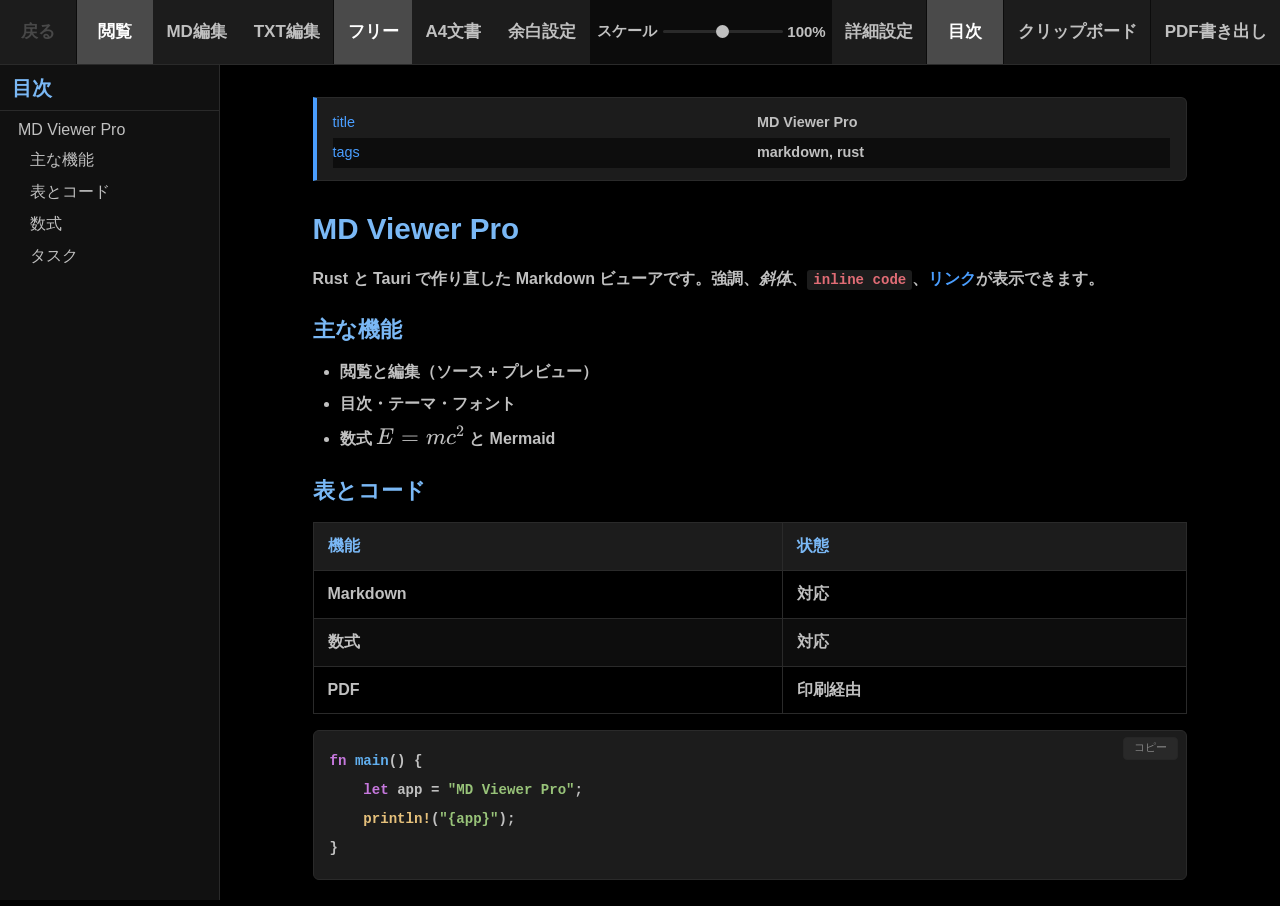
==== commit e7538d87: "beta 4.0: default-app support, keep .txt on save, smoother toolbar height 1. 標準アプリとして開けるようにする    - I" ====
--- a/ui/index.html
+++ b/ui/index.html
@@ -41,10 +41,10 @@
 
   <div id="fmt-toolbar" class="fmt-toolbar" hidden>
     <div class="fmt-group">
-      <button data-fmt="bold" title="太字 (Cmd+B)"><b>B</b></button>
-      <button data-fmt="italic" title="斜体 (Cmd+I)"><i>I</i></button>
-      <button data-fmt="strike" title="打ち消し">~~</button>
-      <button data-fmt="code" title="コード" data-i18n="fmt_code">コード</button>
+      <button data-fmt="bold" data-i18n-title="fmt_bold_title" title="太字 (Cmd+B)"><b>B</b></button>
+      <button data-fmt="italic" data-i18n-title="fmt_italic_title" title="斜体 (Cmd+I)"><i>I</i></button>
+      <button data-fmt="strike" data-i18n-title="fmt_strike_title" title="打ち消し">~~</button>
+      <button data-fmt="code" data-i18n-title="fmt_code_title" title="コード" data-i18n="fmt_code">コード</button>
     </div>
     <span class="fmt-sep"></span>
     <div class="fmt-group">
@@ -84,10 +84,10 @@
 
     <section id="preview-pane" class="pane">
       <div id="find-bar" class="find-bar" hidden>
-        <input id="find-input" type="search" placeholder="検索" autocomplete="off">
+        <input id="find-input" type="search" data-i18n-placeholder="search_placeholder" placeholder="検索" autocomplete="off">
         <span id="find-count" class="find-count"></span>
-        <button id="find-next" class="mini-btn" title="次へ">↓</button>
-        <button id="find-close" class="mini-btn" title="閉じる">×</button>
+        <button id="find-next" class="mini-btn" data-i18n-title="find_next" title="次へ">↓</button>
+        <button id="find-close" class="mini-btn" data-i18n-title="find_close" title="閉じる">×</button>
       </div>
       <div id="doc-scroll" class="doc-scroll">
         <article id="doc" class="markdown-body"></article>
@@ -103,8 +103,10 @@
     </aside>
   </main>
 
+  <div id="doc-kind-hint" class="doc-kind-hint" role="status" hidden></div>
+
   <div id="drop-overlay" class="drop-overlay" hidden>
-    <div class="drop-box">ここにファイルをドロップ</div>
+    <div class="drop-box" data-i18n="drop_hint">ここにファイルをドロップ</div>
   </div>
 
   <dialog id="startup-dialog" class="modal startup">
@@ -140,10 +142,10 @@
       <div class="qt-group">
         <span class="group-title" data-i18n="margin_title">A4余白設定 (mm)</span>
       <div class="margin-grid">
-          <label><span>上:</span><input id="pdf-m-top" type="number" min="0" max="60" step="1"></label>
-          <label><span>右:</span><input id="pdf-m-right" type="number" min="0" max="60" step="1"></label>
-          <label><span>下:</span><input id="pdf-m-bottom" type="number" min="0" max="60" step="1"></label>
-          <label><span>左</span><input id="pdf-m-left" type="number" min="0" max="60" step="1"></label>
+          <label><span data-i18n="margin_top_short">上:</span><input id="pdf-m-top" type="number" min="0" max="60" step="1"></label>
+          <label><span data-i18n="margin_right_short">右:</span><input id="pdf-m-right" type="number" min="0" max="60" step="1"></label>
+          <label><span data-i18n="margin_bottom_short">下:</span><input id="pdf-m-bottom" type="number" min="0" max="60" step="1"></label>
+          <label><span data-i18n="margin_left_short">左:</span><input id="pdf-m-left" type="number" min="0" max="60" step="1"></label>
         </div>
       </div>
       <div class="qt-group">
@@ -171,11 +173,11 @@
         <span class="group-title" data-i18n="font_label">フォント</span>
         <select id="set-font"></select>
         <div class="btn-row">
-          <button id="btn-font-add" type="button" class="text-btn">TTF / OTF を追加</button>
+          <button id="btn-font-add" type="button" class="text-btn" data-i18n="font_add_btn">TTF / OTF を追加</button>
           <button id="btn-font-remove" type="button" class="text-btn" data-i18n="font_remove">削除</button>
         </div>
         <div class="field">
-          <label for="set-fontsize">文字サイズ</label>
+          <label for="set-fontsize" data-i18n="font_size_label">文字サイズ</label>
           <div class="range-wrap">
             <input id="set-fontsize" type="range" min="12" max="28" step="1">
             <span id="set-fontsize-val"></span>
@@ -187,7 +189,7 @@
         <select id="set-theme">
           <option value="dark" data-i18n="dark">ダークモード</option>
           <option value="light" data-i18n="light">ライトモード</option>
-          <option value="system">システム</option>
+          <option value="system" data-i18n="system_theme">システム</option>
         </select>
         <div class="field">
           <label data-i18n="theme_color_label">テーマ色</label>
@@ -209,7 +211,7 @@
         </select>
       </div>
       <div class="qt-group">
-        <span class="group-title">テキスト</span>
+        <span class="group-title" data-i18n="text_group">テキスト</span>
         <label class="field inline">
           <input id="set-bold" type="checkbox">
           <span data-i18n="bold_label">テキスト太字強調</span>
@@ -231,10 +233,10 @@
     <form method="dialog" class="modal-body">
       <h2 data-i18n="margin_title">A4余白設定 (mm)</h2>
       <div class="margin-grid">
-        <label><span>上:</span><input id="m-top" type="number" min="0" max="80" step="1"></label>
-        <label><span>右:</span><input id="m-right" type="number" min="0" max="80" step="1"></label>
-        <label><span>下:</span><input id="m-bottom" type="number" min="0" max="80" step="1"></label>
-        <label><span>左:</span><input id="m-left" type="number" min="0" max="80" step="1"></label>
+        <label><span data-i18n="margin_top_short">上:</span><input id="m-top" type="number" min="0" max="80" step="1"></label>
+        <label><span data-i18n="margin_right_short">右:</span><input id="m-right" type="number" min="0" max="80" step="1"></label>
+        <label><span data-i18n="margin_bottom_short">下:</span><input id="m-bottom" type="number" min="0" max="80" step="1"></label>
+        <label><span data-i18n="margin_left_short">左:</span><input id="m-left" type="number" min="0" max="80" step="1"></label>
       </div>
       <div class="modal-actions">
         <button value="cancel" class="text-btn" data-i18n="cancel">キャンセル</button>
--- a/ui/css/app.css
+++ b/ui/css/app.css
@@ -5,7 +5,7 @@
 
 :root {
   --bg: #000;              --bg2: #111;           --bg3: #1c1c1c;
-  --border: #2a2a2a;       --text: #c0c0c0;       --text-dim: #484848;
+  --border: #2a2a2a;       --text: #f5f5f5;       --text-dim: #b3b3b3;
   --accent: #4a9eff;       --heading: #7ab8f5;    --toolbar: #0c0c0c;
   --btn: #1c1c1c;          --btn-hover: #2e2e2e;  --btn-active-bg: #4a4a4a;
   --btn-active-fg: #fff;   --select: #1a3a5c;     --code-fg: #e06c75;
@@ -16,18 +16,28 @@
   --doc-size: 16px;
   --hr: #393939;
 
-  /* large tier (window >= 1100px): TB_H=72 FMT_H=52, tb_fs 17 / pad 16 / min 44 */
-  --tb-h: 72px;   --fmt-h: 52px;
+  /* large tier (window >= 1100px): TB_H=72 FMT_H=52, tb_fs 17 / pad 16 / min 44
+     β4.0: 実効高さは基準値 × 0.9（--tb-base / --fmt-base）。
+     --tb-scale はウィンドウ縦幅に応じた係数（1.00〜0.80、JS が更新）。 */
+  --tb-base: 64.8px; --fmt-base: 46.8px;
+  --tb-scale: 1;
+  --tb-h: calc(var(--tb-base) * var(--tb-scale));
+  --fmt-h: calc(var(--fmt-base) * var(--tb-scale));
   --tb-fs: 17px;  --btn-pad: 16px;  --btn-min: 76px;
   --fmt-fs: 15px; --fmt-pad: 13px;  --fmt-min: 56px;
   --lbl-fs: 15px; --slider-w: 120px; --val-w: 48px;
   --panel-w: 220px;
 }
 
+/* 幅の段階で変わるのは「基準値」だけ。高さの補間は JS（rAF）が行う。
+   CSS の height transition は、プログラム的なウィンドウリサイズで
+   遷移が止まることがあるため使わない（--tb-scale を毎フレーム更新する）。 */
+.toolbar, #fmt-toolbar { will-change: height; }
+
 /* medium >= 780 : 58/44, tb_fs 14 pad 11 min 28, fmt 13/9 */
 @media (max-width: 1099px) {
   :root {
-    --tb-h: 58px;  --fmt-h: 44px;
+    --tb-base: 52.2px;  --fmt-base: 39.6px;
     --tb-fs: 14px; --btn-pad: 11px; --btn-min: 50px;
     --fmt-fs: 13px; --fmt-pad: 9px; --fmt-min: 32px;
     --lbl-fs: 13px; --slider-w: 92px; --val-w: 40px;
@@ -36,7 +46,7 @@
 /* small >= 620 : 46/36, tb_fs 12 pad 6 min 26, fmt 11/5 */
 @media (max-width: 779px) {
   :root {
-    --tb-h: 46px;  --fmt-h: 36px;
+    --tb-base: 41.4px;  --fmt-base: 32.4px;
     --tb-fs: 12px; --btn-pad: 6px;  --btn-min: 38px;
     --fmt-fs: 11px; --fmt-pad: 5px; --fmt-min: 22px;
     --lbl-fs: 11px; --slider-w: 64px; --val-w: 36px;
@@ -46,7 +56,7 @@
 /* xsmall < 620 : 40/32, tb_fs 10 pad 3 min 20, スケール見出しは畳む */
 @media (max-width: 619px) {
   :root {
-    --tb-h: 40px;  --fmt-h: 32px;
+    --tb-base: 36px;  --fmt-base: 28.8px;
     --tb-fs: 10px; --btn-pad: 3px;  --btn-min: 26px;
     --fmt-fs: 10px; --fmt-pad: 3px; --fmt-min: 12px;
     --lbl-fs: 10px; --slider-w: 44px; --val-w: 30px;
@@ -60,6 +70,7 @@
   margin: 0; height: 100%; overflow: hidden;
   background: var(--bg); color: var(--text);
   font-family: var(--ui-font); font-size: 13px;
+  font-weight: 600; /* UI 全体を太く（1.5.3 の QSS は chrome を bold 固定） */
   -webkit-font-smoothing: antialiased;
 }
 
@@ -82,6 +93,8 @@
   background: var(--toolbar);
   border-bottom: 1px solid var(--sep);
   user-select: none;
+  /* height の transition 中も中身をクリップし、下の本文へはみ出さない */
+  overflow: hidden;
 }
 
 .tb-left { display: flex; align-items: stretch; width: 100%; min-width: 0; }
@@ -169,6 +182,19 @@
 #fmt-toolbar button:hover { background: var(--accent); color: #fff; }
 
 .fmt-sep { flex: 0 0 1px; background: var(--bg2); }
+
+/* .txt 文書を開いているときの保存形式の案内（β4.0） */
+.doc-kind-hint {
+  flex: 0 0 auto;
+  padding: 5px 14px;
+  background: var(--bg2);
+  border-bottom: 1px solid var(--sep);
+  color: var(--text-dim);
+  font-size: 12px; font-weight: 600;
+  line-height: 1.5;
+  user-select: none;
+}
+.doc-kind-hint[hidden] { display: none; }
 
 /* ── ワークスペース ─────────────────────────────────────────────── */
 
@@ -186,6 +212,7 @@
   font-family: var(--doc-font);
   font-size: var(--doc-size);
   line-height: 1.8;
+  font-weight: 600; /* 1.5.3 の bold_mode=ON 相当（_css fw=600） */
   color: var(--text);
   word-wrap: break-word;
 }
@@ -267,6 +294,19 @@
 }
 .markdown-body th { background: var(--bg3); color: var(--heading); font-weight: 700; }
 .markdown-body tr:nth-child(even) { background: var(--row-even); }
+
+/* MD編集: 表の列/行追加ボタン（v1.5.3 _mdvSetupTableBtns） */
+.mdv-table-ctrl { display: flex; gap: 4px; margin: 2px 0 10px; user-select: none; }
+.mdv-table-ctrl button {
+  padding: 2px 10px;
+  border: 1px solid rgba(74, 158, 255, .5);
+  border-radius: 3px;
+  background: rgba(74, 158, 255, .12);
+  color: #4a9eff;
+  font-size: 11px; font-weight: 700;
+  cursor: pointer;
+}
+.mdv-table-ctrl button:hover { background: rgba(74, 158, 255, .3); }
 .markdown-body img { max-width: 100%; height: auto; border-radius: 4px; }
 .markdown-body svg { max-width: 100%; height: auto; }
 
@@ -412,6 +452,7 @@
   color: var(--text);
   font-family: var(--mono);
   font-size: calc(var(--doc-size) * 1.125); /* 18px × scale */
+  font-weight: 600;
   line-height: 1.4;
   tab-size: 4;
   white-space: pre-wrap;
@@ -548,9 +589,15 @@
 .swatch[aria-pressed="true"] { border-color: var(--text); box-shadow: inset 0 0 0 1px var(--bg2); }
 .swatch.default { background: linear-gradient(135deg, var(--accent), var(--bg3)); }
 
+/* 確認ダイアログ（.txt → .md の保存形式の確認など） */
+.modal.confirm-modal { width: 440px; }
+.modal.confirm-modal .confirm-msg { margin: 0; font-size: 14px; line-height: 1.7; }
+.modal.confirm-modal .hint { margin: 0; color: var(--text-dim); font-size: 12px; line-height: 1.6; }
+.modal.confirm-modal .modal-actions { flex-wrap: wrap; }
+.modal.confirm-modal .modal-actions button { min-width: 96px; padding: 0 12px; }
+
 /* 起動ダイアログ (StartupDialog) */
-.modal.startup { width: 400px; }
-.startup .modal-body { gap: 12px; padding: 24px 28px 20px; }
+.modal.startup { width: 400px; }.startup .modal-body { gap: 12px; padding: 24px 28px 20px; }
 .startup h2 { font-size: 20px; text-align: center; }
 .startup-hint { margin: 0 0 4px; text-align: center; color: var(--text-dim); font-size: 13px; }
 .startup-btn {
@@ -623,15 +670,13 @@
 #doc.md-edit:focus { outline: none; }
 #doc.md-edit [contenteditable="false"] { user-select: none; }
 
-.bold-mode .markdown-body { font-weight: 600; }
-
 /* ── 印刷 / PDF ────────────────────────────────────────────────── */
 
 @page { size: A4; margin: 0; }
 
 @media print {
   html, body { background: #fff !important; color: #111 !important; height: auto; overflow: visible; }
-  #main-toolbar, #fmt-toolbar, #toc-panel, #clip-panel, #editor-pane,
+  #main-toolbar, #fmt-toolbar, #toc-panel, #clip-panel, #editor-pane, #doc-kind-hint,
   .drop-overlay, .toast, .copy-btn { display: none !important; }
   #app, #workspace, #preview-pane, .doc-scroll {
     display: block !important; height: auto !important; overflow: visible !important;
@@ -663,6 +708,7 @@
 body.pdf-export #toc-panel,
 body.pdf-export #clip-panel,
 body.pdf-export #editor-pane,
+body.pdf-export #doc-kind-hint,
 body.pdf-export .toast,
 body.pdf-export .drop-overlay,
 body.pdf-export .find-bar { display: none !important; }
